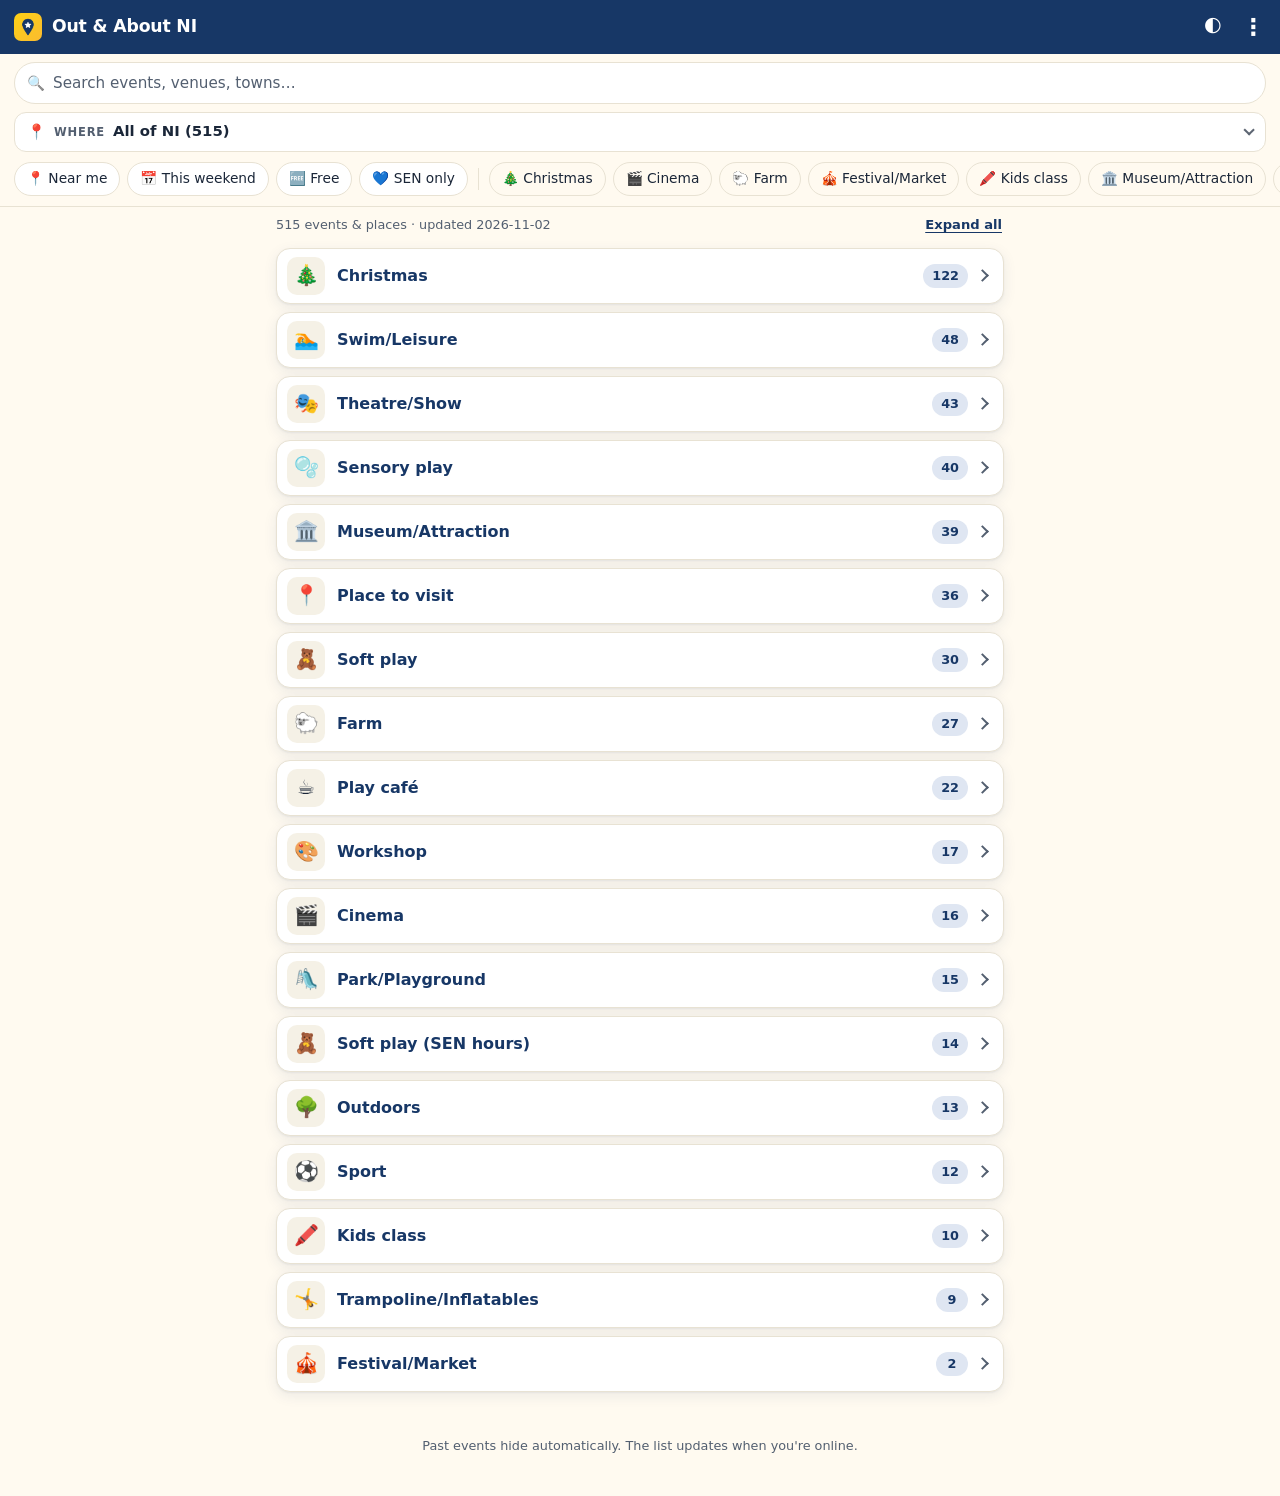
==== docs/index.html @ 85c63935 "v1.8.2: rename to Out & About NI (launcher label 'Out & About'), navy star on 'N new' pill, long sec" ====
<!DOCTYPE html>
<html lang="en">
<head>
  <meta charset="UTF-8" />
  <meta name="viewport" content="width=device-width, initial-scale=1, viewport-fit=cover" />
  <meta name="color-scheme" content="light dark" />
  <meta name="theme-color" content="#173766" id="theme-color" />
  <meta name="description" content="SEN and autism-friendly events and places across Northern Ireland" />
  <title>Out &amp; About NI</title>
  <link rel="icon" type="image/png" href="favicon.png" />
  <link rel="apple-touch-icon" href="apple-touch-icon.png" />
  <link rel="manifest" href="manifest.webmanifest" />
  <link rel="stylesheet" href="styles.css" />
    <script>
    // v1.8.0 compact layout. v1.7.3: apply saved theme before CSS paints (no flash). 'auto' | 'light' | 'dark'
    (function () {
      var m = 'auto'; try { m = localStorage.getItem('sen-events-ni-theme-v1') || 'auto'; } catch (e) {}
      if (m === 'light' || m === 'dark') document.documentElement.setAttribute('data-theme', m);
      var dark = m === 'dark' || (m === 'auto' && window.matchMedia && matchMedia('(prefers-color-scheme: dark)').matches);
      document.documentElement.style.backgroundColor = dark ? '#0f1726' : '#fffaf0';
    })();
  </script>
</head>
<body>
  <header class="app-header">
    <div class="brand brand-slim">
      <img class="logo logo-img" src="icon-192.png" alt="" aria-hidden="true" width="28" height="28">
      <h1>Out &amp; About NI</h1>
      <div class="hdr-actions">
        <button id="notify-chip" class="hdr-btn" aria-pressed="true" hidden title="Notifications">🔔</button>
        <button id="theme-btn" class="hdr-btn theme-btn" type="button" aria-label="Theme"><span aria-hidden="true">🌓</span></button>
        <div class="menu-wrap">
          <button id="menu-btn" class="hdr-btn menu-btn" type="button" aria-haspopup="true" aria-expanded="false" aria-label="More options">⋮</button>
          <div id="menu" class="menu" role="menu" hidden>
            <button id="hidden-chip" class="menu-item" role="menuitem" aria-pressed="false">Show hidden (0)</button>
            <button class="menu-item" role="menuitem" data-q="saved" data-menu-q="1">♥ Saved only</button>
            <button class="menu-item" role="menuitem" data-q="new" data-menu-q="1">✨ Found today</button>
            <button class="menu-item" role="menuitem" data-q="general" data-menu-q="1">🎈 General events only</button>
          </div>
        </div>
      </div>
    </div>
    <div class="search-row">
      <label class="search-box">
        <span class="search-ico" aria-hidden="true">🔍</span>
        <input id="search" type="search" placeholder="Search events, venues, towns…" autocomplete="off" enterkeyhint="search" aria-label="Search" />
        <button id="search-clear" class="search-clear" type="button" aria-label="Clear search" hidden>✕</button>
      </label>
    </div>
    <div class="where-row">
      <button id="where-btn" class="where-btn" type="button" aria-haspopup="listbox" aria-expanded="false">
        <span class="where-pin" aria-hidden="true">📍</span><span class="where-lbl">Where</span><span id="where-val" class="where-val">All of NI</span><span class="where-caret" aria-hidden="true"></span>
      </button>
      <div id="where-list" class="where-list" role="listbox" hidden></div>
    </div>
    <nav class="chips" id="quick-chips" aria-label="Filters"></nav>
    <div id="radius-row" class="radius-row" role="group" aria-label="Near me distance" hidden>
      <span class="radius-lbl">Within</span>
      <button class="rad" type="button" data-radius="5">5 mi</button><button class="rad" type="button" data-radius="10">10 mi</button><button class="rad" type="button" data-radius="25">25 mi</button><button class="rad" type="button" data-radius="50">50 mi</button><button class="rad" type="button" data-radius="0">Any</button>
    </div>
  </header>

  <div class="status-row"><p id="status" class="status" role="status"></p><button id="expand-all" class="expand-all" type="button" data-mode="expand" hidden>Expand all</button></div>
  <main id="list" class="event-list" aria-live="polite">
    <div class="card skeleton"><div class="sk sk-t"></div><div class="sk"></div><div class="sk sk-s"></div></div>
    <div class="card skeleton"><div class="sk sk-t"></div><div class="sk"></div><div class="sk sk-s"></div></div>
    <div class="card skeleton"><div class="sk sk-t"></div><div class="sk"></div><div class="sk sk-s"></div></div>
    <div class="card skeleton"><div class="sk sk-t"></div><div class="sk"></div><div class="sk sk-s"></div></div>
  </main>

  <section id="detail" class="detail" hidden aria-modal="true" role="dialog"></section>

  <footer class="app-footer">
    <p>Past events hide automatically. The list updates when you're online.</p>
  </footer>

  <script src="app.js"></script>
</body>
</html>
---- docs/styles.css ----
:root {
  --bg: #fffaf0; --surface: #ffffff; --surface-2: #f5f1e6; --text: #1a2638; --muted: #535f70;
  --primary: #173766; --primary-ink: #ffffff; --primary-soft: #dfe6f2;
  --bar: #173766; --bar-ink: #ffffff; --bar-muted: #c9d4e6;
  --accent: #FDC722; --accent-ink: #173766; --accent-border: #e6b000; --accent-soft: #fff4cc;
  --sen: #173766; --sen-soft: #dfe6f2; --free: #2f7d4f; --free-soft: #e0f1e6;
  --sold: #a33d3d; --sold-soft: #f6e1e1; --new: #7a5600; --new-soft: #fff4cc;
  --heart: #d0566f; --border: #e8e2d3; --shadow: 0 1px 2px rgba(23,55,102,.06), 0 4px 14px rgba(23,55,102,.08);
  --radius: 16px;
}
:root { color-scheme: light; }
:root[data-theme="dark"] {
  color-scheme: dark;
    --bg: #0f1726; --surface: #18233a; --surface-2: #213050; --text: #eef2f8; --muted: #a9b6cc;
    --primary: #9db8e8; --primary-ink: #0d1a30; --primary-soft: #26375a;
    --bar: #173766; --bar-ink: #ffffff; --bar-muted: #c9d4e6;
    --accent: #FDC722; --accent-ink: #173766; --accent-border: #FDC722; --accent-soft: #3a3118;
    --sen: #9db8e8; --sen-soft: #26375a; --free: #7fcf9c; --free-soft: #1f3a2a;
    --sold: #e59a9a; --sold-soft: #44262a; --new: #FDC722; --new-soft: #3a3118;
    --heart: #f08aa0; --border: #2a3a5a; --shadow: 0 1px 2px rgba(0,0,0,.3), 0 4px 14px rgba(0,0,0,.25);
}
@media (prefers-color-scheme: dark) {
  :root:not([data-theme="light"]) {
    color-scheme: dark;
    --bg: #0f1726; --surface: #18233a; --surface-2: #213050; --text: #eef2f8; --muted: #a9b6cc;
      --primary: #9db8e8; --primary-ink: #0d1a30; --primary-soft: #26375a;
      --bar: #173766; --bar-ink: #ffffff; --bar-muted: #c9d4e6;
      --accent: #FDC722; --accent-ink: #173766; --accent-border: #FDC722; --accent-soft: #3a3118;
      --sen: #9db8e8; --sen-soft: #26375a; --free: #7fcf9c; --free-soft: #1f3a2a;
      --sold: #e59a9a; --sold-soft: #44262a; --new: #FDC722; --new-soft: #3a3118;
      --heart: #f08aa0; --border: #2a3a5a; --shadow: 0 1px 2px rgba(0,0,0,.3), 0 4px 14px rgba(0,0,0,.25);
  }
}
* { box-sizing: border-box; }
html, body { margin: 0; background: var(--bg); color: var(--text);
  font: 16px/1.45 system-ui, -apple-system, "Segoe UI", Roboto, "Noto Sans", sans-serif; -webkit-tap-highlight-color: transparent; }
button { font: inherit; color: inherit; }
.app-header { position: sticky; top: 0; z-index: 5; background: var(--bg); padding: 14px 0 6px;
  border-bottom: 1px solid var(--border); }
.brand { display: flex; gap: 12px; align-items: center; padding: 0 16px 10px; }
.logo { width: 40px; height: 40px; border-radius: 12px; background: var(--primary); color: var(--primary-ink);
  display: grid; place-items: center; font-size: 22px; }
h1 { font-size: 1.25rem; margin: 0; letter-spacing: -.01em; }
.subtitle { margin: 0; color: var(--muted); font-size: .85rem; }
.chips { display: flex; gap: 8px; overflow-x: auto; padding: 4px 16px 6px; scrollbar-width: none; }
.chips::-webkit-scrollbar { display: none; }
.chip { flex: none; border: 1px solid var(--border); background: var(--surface); border-radius: 999px;
  padding: 7px 14px; font-size: .9rem; cursor: pointer; white-space: nowrap; transition: background .15s, color .15s; }
.chips-secondary .chip { font-size: .8rem; padding: 5px 12px; background: transparent; }
.chip[aria-pressed="true"] { background: var(--primary); border-color: var(--primary); color: var(--primary-ink); }
.status { color: var(--muted); font-size: .8rem; margin: 10px 16px 0; min-height: 1em; }
.event-list { padding: 4px 16px 24px; max-width: 760px; margin: 0 auto; }
.group-title { font-size: .8rem; text-transform: uppercase; letter-spacing: .08em; color: var(--muted);
  margin: 20px 4px 8px; font-weight: 700; }
.card { position: relative; display: flex; gap: 12px; background: var(--surface); border-radius: var(--radius);
  box-shadow: var(--shadow); padding: 14px; margin-bottom: 12px; cursor: pointer; border: 1px solid transparent; }
.card:active { transform: scale(.995); }
.card.sold-out { opacity: .7; }
.type-icon { flex: none; width: 44px; height: 44px; border-radius: 12px; background: var(--surface-2);
  display: grid; place-items: center; font-size: 24px; }
.card-body { flex: 1; min-width: 0; }
.card h2 { font-size: 1.02rem; margin: 2px 34px 4px 0; line-height: 1.3; }
.meta { margin: 2px 0; color: var(--muted); font-size: .87rem; }
.pills { display: flex; flex-wrap: wrap; gap: 6px; margin-top: 8px; }
.pill { font-size: .72rem; font-weight: 700; padding: 3px 9px; border-radius: 999px; letter-spacing: .01em; }
.pill-sen { background: var(--sen-soft); color: var(--sen); }
.pill-free { background: var(--free-soft); color: var(--free); }
.pill-sold { background: var(--sold-soft); color: var(--sold); }
.pill-new { background: var(--new-soft); color: var(--new); }
.pill-general { background: transparent; color: var(--muted); border: 1px dashed currentColor; padding: 2px 8px; }
.pill-type { background: var(--surface-2); color: var(--muted); font-weight: 600; }
.heart { position: absolute; top: 8px; right: 8px; border: 0; background: transparent; font-size: 22px;
  width: 40px; height: 40px; border-radius: 50%; cursor: pointer; color: var(--muted); }
.heart[aria-pressed="true"] { color: var(--heart); }
.empty { text-align: center; color: var(--muted); padding: 40px 12px; }
.skeleton { cursor: default; flex-direction: column; gap: 10px; }
.sk { height: 12px; border-radius: 6px; width: 70%;
  background: linear-gradient(90deg, var(--surface-2) 0%, var(--border) 50%, var(--surface-2) 100%);
  background-size: 200% 100%; animation: shimmer 1.3s infinite linear; }
.sk-t { height: 18px; width: 85%; } .sk-s { width: 40%; }
@keyframes shimmer { from { background-position: 200% 0; } to { background-position: -200% 0; } }
.detail { position: fixed; inset: 0; z-index: 20; background: var(--bg); overflow-y: auto; }
.detail-inner { max-width: 760px; margin: 0 auto; padding: 12px 16px 40px; }
.detail-top { display: flex; justify-content: space-between; align-items: center; }
.icon-btn { border: 1px solid var(--border); background: var(--surface); border-radius: 999px; padding: 8px 14px; cursor: pointer; }
.detail-hero { display: flex; gap: 14px; align-items: center; margin: 18px 0 8px; }
.detail-hero .type-icon { width: 60px; height: 60px; font-size: 32px; border-radius: 16px; }
.detail h2 { font-size: 1.35rem; margin: 0; line-height: 1.25; }
.info { background: var(--surface); border-radius: var(--radius); box-shadow: var(--shadow); padding: 4px 16px; margin: 16px 0; }
.info-row { display: flex; gap: 12px; padding: 12px 0; border-bottom: 1px solid var(--border); }
.info-row:last-child { border-bottom: 0; }
.info-row .k { flex: none; width: 24px; text-align: center; }
.info-row .v { flex: 1; }
.info-row .lbl { display: block; font-size: .75rem; color: var(--muted); text-transform: uppercase; letter-spacing: .06em; }
.note { background: var(--sold-soft); color: var(--sold); padding: 10px 14px; border-radius: 12px; font-weight: 600; }
.why { font-size: 1rem; }
.btn { display: block; width: 100%; text-align: center; text-decoration: none; border-radius: 14px; padding: 15px;
  font-weight: 700; border: 0; cursor: pointer; margin-top: 10px; font-size: 1rem; }
.btn-primary { background: var(--primary); color: var(--primary-ink); font-size: 1.08rem; }
.btn-secondary { background: var(--surface); color: var(--text); border: 1px solid var(--border); }
.btn-row { display: flex; gap: 10px; } .btn-row .btn { flex: 1; }
.app-footer { color: var(--muted); font-size: .8rem; text-align: center; padding: 0 16px 28px; }
.run-badge { display: inline-block; margin: 4px 0 2px; padding: 4px 10px; border-radius: 8px; font-size: .85rem; font-weight: 800; background: #fff4cc; color: #5c4100; border: 1px solid #f0c63a; }
.run-badge-lg { font-size: 1rem; padding: 8px 12px; margin: 10px 0; }
:root[data-theme="dark"] .run-badge { background: #3a3118; color: #ffd84d; border-color: #6b5a1a; }
@media (prefers-color-scheme: dark) { :root:not([data-theme="light"]) .run-badge { background: #3a3118; color: #ffd84d; border-color: #6b5a1a; } }

.search-row { display: flex; gap: 8px; align-items: center; padding: 0 16px 6px; }
.search-box { flex: 1; min-width: 0; display: flex; align-items: center; gap: 6px; background: var(--surface);
  border: 1px solid var(--border); border-radius: 999px; padding: 0 6px 0 12px; height: 40px; }
.search-box:focus-within { border-color: var(--primary); box-shadow: 0 0 0 3px var(--primary-soft); }
.search-ico { font-size: .9rem; opacity: .7; }
#search { flex: 1; min-width: 0; border: 0; outline: 0; background: transparent; color: var(--text); font: inherit; font-size: .95rem; }
#search::-webkit-search-cancel-button { display: none; }
#search::placeholder { color: var(--muted); }
.search-clear { border: 0; background: var(--surface-2); color: var(--muted); width: 28px; height: 28px; border-radius: 50%;
  cursor: pointer; font-size: .8rem; display: grid; place-items: center; flex: none; }
.search-clear[hidden] { display: none; }
.chip-hidden { display: inline-flex; align-items: center; gap: 6px; font-size: .82rem; padding: 7px 12px; }
.chip-hidden:disabled { opacity: .5; cursor: default; }
.ico { vertical-align: -3px; flex: none; }
.hide-btn { position: absolute; top: 48px; right: 8px; border: 0; background: transparent; width: 40px; height: 36px;
  border-radius: 50%; cursor: pointer; color: var(--muted); display: grid; place-items: center; opacity: .75; }
.hide-btn:hover { opacity: 1; }
.detail-actions { display: flex; gap: 8px; }
.icon-btn { display: inline-flex; align-items: center; gap: 6px; }
.group-hidden { margin-top: 32px; padding-top: 16px; border-top: 1px dashed var(--border); }
.card-hidden { opacity: .72; box-shadow: none; border: 1px dashed var(--border); align-items: center; }
.card-hidden .h2-hidden { margin-right: 0; }
.unhide-btn { flex: none; display: inline-flex; align-items: center; gap: 6px; border: 1px solid var(--border);
  background: var(--surface); color: var(--text); border-radius: 999px; padding: 7px 12px; cursor: pointer; font-size: .85rem; font-weight: 600; }
.empty-sm { padding: 12px; }
.card:not(.card-hidden) .card-body { padding-right: 30px; } .card:not(.card-hidden) h2 { margin-right: 4px; }

.hidden-view-head{display:flex;align-items:center;justify-content:space-between;gap:8px;margin:8px 0 4px;padding:10px 12px;border-radius:12px;background:rgba(253,199,34,.18);border:1px solid rgba(230,176,0,.6)}
.hidden-view-head .group-title{margin:0}
.geo-notice { margin: 4px 0 10px; padding: 8px 12px; border-radius: 10px; font-size: .85rem; background: var(--surface-2); color: var(--muted); }
.dist { font-weight: 800; color: var(--sen); }
.logo-img { width: 40px; height: 40px; border-radius: 10px; object-fit: cover; padding: 0; background: none; display: block; }
#notify-chip[hidden] { display: none !important; }

/* v1.7.1 palette: navy primary (header bar, headings, buttons), yellow accent (selected chips, highlights) */
.app-header { padding-top: 0; }
.brand { background: var(--bar); color: var(--bar-ink); padding: 14px 16px 12px; margin-bottom: 10px; }
.brand .subtitle { color: var(--bar-muted); }
.card h2, .detail h2 { color: var(--primary); }
:root[data-theme="dark"] .card h2, :root[data-theme="dark"] .detail h2 { color: var(--text); }
@media (prefers-color-scheme: dark) { :root:not([data-theme="light"]) .card h2, :root:not([data-theme="light"]) .detail h2 { color: var(--text); } }
.group-title { color: var(--primary); }
.chip[aria-pressed="true"] { background: var(--accent); border-color: var(--accent-border); color: var(--accent-ink); font-weight: 700; }
.search-box:focus-within { border-color: var(--primary); box-shadow: 0 0 0 3px var(--accent-soft); }
.pill-sen { background: var(--bar); color: #ffffff; }
.pill-general { background: var(--accent-soft); color: var(--accent-ink); border: 1px solid var(--accent-border); padding: 2px 8px; }
:root[data-theme="dark"] .pill-general { background: transparent; color: var(--accent); border-color: var(--accent); } :root[data-theme="dark"] .pill-sen { background: #3a5a99; }
@media (prefers-color-scheme: dark) { :root:not([data-theme="light"]) .pill-general { background: transparent; color: var(--accent); border-color: var(--accent); } :root:not([data-theme="light"]) .pill-sen { background: #3a5a99; } }
.dist { color: var(--primary); }

/* v1.8 town dropdown (all NI towns, counts in brackets) */
.town-row { padding: 2px 16px 8px; }
.town-select { width: 100%; max-width: 420px; font: inherit; font-size: .85rem; padding: 7px 34px 7px 12px; border-radius: 999px;
  border: 1px solid var(--border); background-color: var(--surface); color: var(--text, inherit); appearance: none; -webkit-appearance: none;
  background-image: linear-gradient(45deg, transparent 50%, var(--primary) 50%), linear-gradient(135deg, var(--primary) 50%, transparent 50%);
  background-position: calc(100% - 18px) 50%, calc(100% - 13px) 50%; background-size: 5px 5px; background-repeat: no-repeat; }
.town-select.active { background-color: var(--accent); border-color: var(--accent-border); color: var(--accent-ink); font-weight: 700; }
.town-select:focus { outline: none; border-color: var(--primary); box-shadow: 0 0 0 3px var(--primary-soft); }
.sr-only { position: absolute; width: 1px; height: 1px; overflow: hidden; clip: rect(0 0 0 0); white-space: nowrap; }
.place { font-weight: 600; }

/* v1.7.3 theme toggle (Auto / Light / Dark) */
.theme-btn { flex: none; display: inline-grid; place-items: center; width: 40px; height: 36px; padding: 0; font-size: 1.05rem; }
.theme-btn .theme-lbl { position: absolute; width: 1px; height: 1px; overflow: hidden; clip: rect(0 0 0 0); }

/* ===== v1.8.0 compact layout ===== */

.app-header { padding: 0 0 4px; }
.brand.brand-slim { display: flex; align-items: center; gap: 10px; padding: 8px 8px 8px 14px; margin-bottom: 8px; min-height: 48px; }
.brand-slim .logo-img { width: 28px; height: 28px; border-radius: 7px; }
.brand-slim h1 { font-size: 1.08rem; flex: 1; min-width: 0; white-space: nowrap; }
.hdr-actions { display: flex; align-items: center; gap: 2px; }
.hdr-btn { border: 0; background: transparent; color: var(--bar-ink); width: 38px; height: 38px; border-radius: 50%;
  display: grid; place-items: center; font-size: 1.1rem; cursor: pointer; padding: 0; }
.hdr-btn:active, .hdr-btn[aria-expanded="true"] { background: rgba(255,255,255,.14); }
.menu-btn { font-size: 1.45rem; font-weight: 700; line-height: 1; }
#notify-chip[hidden] { display: none !important; }
.menu-wrap { position: relative; }
.menu { position: absolute; right: 0; top: 42px; z-index: 30; min-width: 230px; background: var(--surface); color: var(--text);
  border: 1px solid var(--border); border-radius: 14px; box-shadow: 0 10px 30px rgba(0,0,0,.25); padding: 6px; }
.menu[hidden] { display: none; }
.menu-item { display: flex; align-items: center; gap: 10px; width: 100%; text-align: left; border: 0; background: transparent;
  padding: 11px 12px; border-radius: 10px; font-size: .93rem; cursor: pointer; }
.menu-item:hover { background: var(--surface-2); }
.menu-item[aria-pressed="true"] { background: var(--accent-soft); font-weight: 700; }
.menu-item:disabled { opacity: .5; }

.search-row { padding: 0 14px 8px; }
.search-box { height: 42px; }

.where-row { position: relative; padding: 0 14px 6px; }
.where-btn { width: 100%; display: flex; align-items: center; gap: 8px; height: 40px; padding: 0 14px 0 12px; border-radius: 12px;
  border: 1px solid var(--border); background: var(--surface); color: var(--text); cursor: pointer; text-align: left; }
.where-btn.active { background: var(--accent); border-color: var(--accent-border); color: var(--accent-ink); }
.where-btn.active .where-lbl { color: var(--accent-ink); opacity: .75; }
.where-pin { font-size: .95rem; }
.where-lbl { font-size: .72rem; text-transform: uppercase; letter-spacing: .07em; font-weight: 700; color: var(--muted); }
.where-val { flex: 1; min-width: 0; font-weight: 700; font-size: .93rem; white-space: nowrap; overflow: hidden; text-overflow: ellipsis; }
.where-caret { width: 8px; height: 8px; border-right: 2px solid currentColor; border-bottom: 2px solid currentColor; transform: rotate(45deg) translateY(-3px); opacity: .7; }
.where-btn[aria-expanded="true"] .where-caret { transform: rotate(-135deg) translateY(-2px); }
.where-list { position: absolute; left: 14px; right: 14px; top: 44px; z-index: 25; max-height: 560px; overflow-y: auto;
  background: var(--surface); border: 1px solid var(--border); border-radius: 14px; box-shadow: 0 12px 34px rgba(0,0,0,.28); padding: 6px; }
.where-list[hidden] { display: none; }
.wopt { display: flex; align-items: center; width: 100%; border: 0; background: transparent; color: var(--text); text-align: left;
  padding: 9px 12px; border-radius: 9px; font-size: .92rem; cursor: pointer; gap: 8px; }
.wopt .n { margin-left: auto; font-size: .8rem; color: var(--muted); font-variant-numeric: tabular-nums; }
.wopt.lvl0 { font-weight: 800; }
.wopt.lvl1 { font-weight: 700; color: var(--primary); }
:root[data-theme="dark"] .wopt.lvl1 { color: var(--text); }
.wopt.lvl2 { padding-left: 30px; font-size: .88rem; }
.wopt.zero { opacity: .45; }
.wopt.sel { background: var(--accent); color: var(--accent-ink); }
.wopt.sel .n { color: var(--accent-ink); }
.wsep { height: 1px; background: var(--border); margin: 4px 8px; }

#quick-chips { padding: 4px 14px 6px; align-items: center; gap: 7px; }
#quick-chips .chip { padding: 6px 12px; font-size: .86rem; }
.chip-divider { flex: none; width: 1px; height: 22px; background: var(--border); margin: 0 3px; }
.chip-clear { background: var(--bar) !important; color: #fff !important; border-color: var(--bar) !important; font-weight: 700; }
:root[data-theme="dark"] .chip-clear { background: #3a5a99 !important; border-color: #3a5a99 !important; }
.chip-clear[hidden] { display: none; }
.status { margin: 6px 16px 0; }
.event-list .group-title:first-child, .event-list > .group-title:first-of-type { margin-top: 10px; }
@media (prefers-color-scheme: dark) {
  :root:not([data-theme="light"]) .wopt.lvl1 { color: var(--text); }
  :root:not([data-theme="light"]) .chip-clear { background: #3a5a99 !important; border-color: #3a5a99 !important; }
}
#quick-chips .chip-type { background: transparent; }
#quick-chips .chip-type[aria-pressed="true"] { background: var(--accent); }
.menu-item .ico { margin-right: 2px; }

/* Near me radius picker */
.radius-row { display: flex; align-items: center; gap: 6px; padding: 0 14px 6px; }
.radius-row[hidden] { display: none; }
.radius-lbl { font-size: .75rem; font-weight: 700; color: var(--muted); text-transform: uppercase; letter-spacing: .06em; margin-right: 2px; }
.rad { flex: 1; border: 1px solid var(--border); background: var(--surface); color: var(--text); border-radius: 999px; padding: 5px 0;
  font-size: .82rem; cursor: pointer; min-height: 32px; }
.rad[aria-pressed="true"] { background: var(--accent); border-color: var(--accent-border); color: var(--accent-ink); font-weight: 700; }

/* status + expand all */
.status-row { display: flex; align-items: baseline; justify-content: space-between; gap: 10px; max-width: 760px; margin: 0 auto; padding: 0 16px 0 0; }
.status-row .status { flex: 1; }
.expand-all { border: 0; background: transparent; color: var(--primary); font-weight: 700; font-size: .82rem; cursor: pointer; padding: 8px 2px; text-decoration: underline; text-underline-offset: 3px; }
.expand-all[hidden] { display: none; }

/* collapsible type sections */
.event-list { padding-top: 6px; }
.tsec { margin-bottom: 8px; }
.tsec-h { margin: 0; font-size: inherit; }
.tsec-head { width: 100%; display: flex; align-items: center; gap: 12px; min-height: 54px; padding: 8px 16px 8px 10px; border-radius: 14px;
  border: 1px solid var(--border); background: var(--surface); color: var(--text); cursor: pointer; text-align: left; box-shadow: var(--shadow); }
.tsec-head:focus-visible { outline: 3px solid var(--accent); outline-offset: 2px; }
.tsec-ico { flex: none; width: 38px; height: 38px; border-radius: 10px; background: var(--surface-2); display: grid; place-items: center; font-size: 20px; }
.tsec-name { flex: 1; min-width: 0; font-weight: 800; font-size: 1rem; color: var(--primary); }
.tsec-count { flex: none; min-width: 32px; text-align: center; font-size: .8rem; font-weight: 800; padding: 3px 9px; border-radius: 999px;
  background: var(--primary-soft); color: var(--primary); font-variant-numeric: tabular-nums; }
.tsec-chev { flex: none; width: 9px; height: 9px; border-right: 2.5px solid var(--muted); border-bottom: 2.5px solid var(--muted);
  transform: rotate(-45deg); transition: transform .22s ease; margin-left: 2px; }
.tsec.open .tsec-chev { transform: rotate(45deg); }
.tsec.open .tsec-head { border-color: var(--accent-border); }
.tsec-special .tsec-head { background: var(--accent-soft); border-color: var(--accent-border); }
.tsec-body { display: grid; grid-template-rows: 0fr; transition: grid-template-rows .25s ease; }
.tsec.open .tsec-body { grid-template-rows: 1fr; }
.tsec-inner { overflow: hidden; min-height: 0; }
.tsec.open .tsec-inner { padding-top: 10px; }
.tsec:not(.open) .tsec-inner { visibility: hidden; transition: visibility 0s .25s; }
:root[data-theme="dark"] .tsec-name, :root[data-theme="dark"] .tsec-count { color: var(--text); }
:root[data-theme="dark"] .tsec-count { background: #26375a; }
@media (prefers-color-scheme: dark) {
  :root:not([data-theme="light"]) .tsec-name, :root:not([data-theme="light"]) .tsec-count { color: var(--text); }
  :root:not([data-theme="light"]) .tsec-count { background: #26375a; }
}
@media (prefers-reduced-motion: reduce) { .tsec-body, .tsec-chev { transition: none; } }
/* v1.8.1 "✨ N new" pill on section headers */
.tsec-new { flex: none; font-size: .74rem; font-weight: 800; padding: 3px 8px; border-radius: 999px; background: var(--accent); color: var(--accent-ink); white-space: nowrap; }
.tsec-name { overflow: hidden; text-overflow: ellipsis; white-space: nowrap; }
.tsec-head { gap: 8px; } .tsec-ico { margin-right: 4px; }
/* v1.8.2: navy star on the yellow "N new" pill; long section names wrap instead of being cut off */
.tsec-new { padding: 3px 7px; color: #173766; }
.tsec-new-star { color: #173766; font-weight: 900; }
.tsec-name { white-space: normal; overflow: visible; text-overflow: clip; line-height: 1.2; overflow-wrap: break-word; }
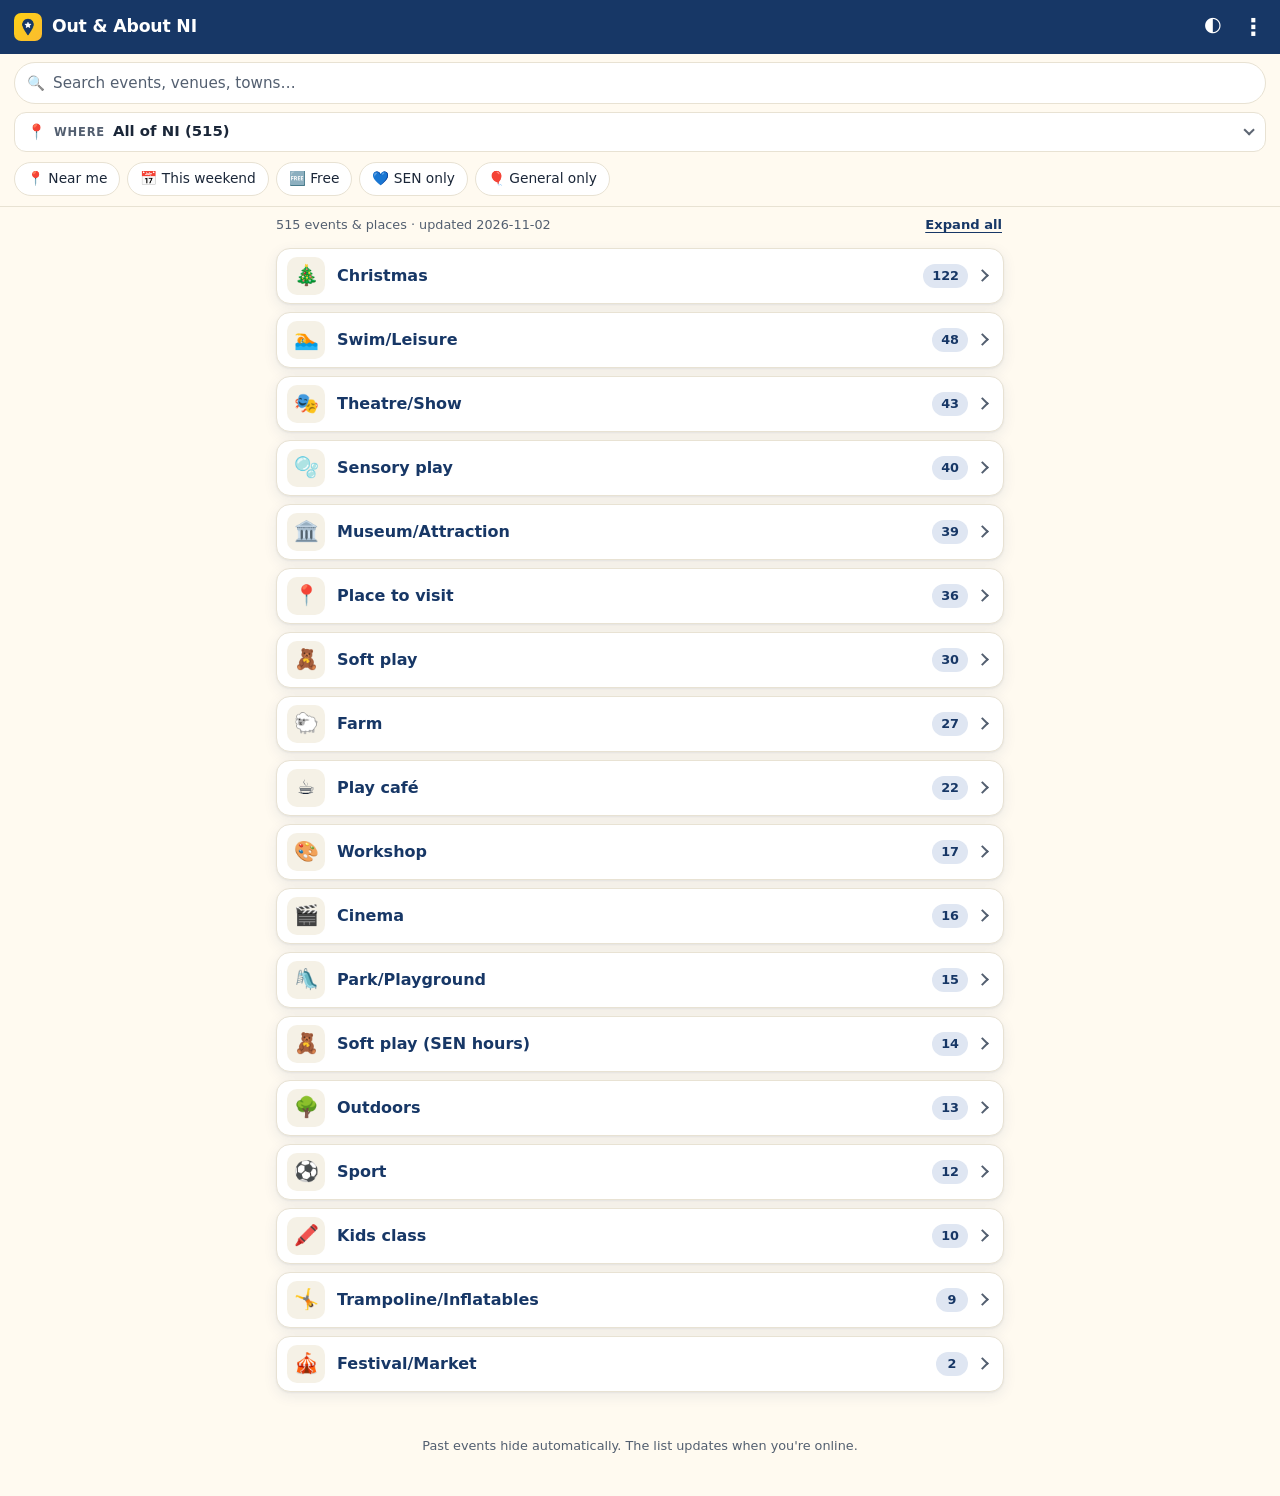
==== commit e52381b0: "v1.8.4: chip row is exactly Near me, This weekend, Free, SEN only, General only; stricter Free, week" ====
--- a/docs/index.html
+++ b/docs/index.html
@@ -35,7 +35,6 @@
             <button id="hidden-chip" class="menu-item" role="menuitem" aria-pressed="false">Show hidden (0)</button>
             <button class="menu-item" role="menuitem" data-q="saved" data-menu-q="1">♥ Saved only</button>
             <button class="menu-item" role="menuitem" data-q="new" data-menu-q="1">✨ Found today</button>
-            <button class="menu-item" role="menuitem" data-q="general" data-menu-q="1">🎈 General events only</button>
           </div>
         </div>
       </div>
@@ -60,7 +59,7 @@
     </div>
   </header>
 
-  <div class="status-row"><p id="status" class="status" role="status"></p><button id="expand-all" class="expand-all" type="button" data-mode="expand" hidden>Expand all</button></div>
+  <div class="status-row"><p id="status" class="status" role="status"></p><button id="clear-chip" class="expand-all clear-link" type="button" hidden>Clear filters</button><button id="expand-all" class="expand-all" type="button" data-mode="expand" hidden>Expand all</button></div>
   <main id="list" class="event-list" aria-live="polite">
     <div class="card skeleton"><div class="sk sk-t"></div><div class="sk"></div><div class="sk sk-s"></div></div>
     <div class="card skeleton"><div class="sk sk-t"></div><div class="sk"></div><div class="sk sk-s"></div></div>
--- a/docs/styles.css
+++ b/docs/styles.css
@@ -286,3 +286,4 @@
 .tsec-new { padding: 3px 7px; color: #173766; }
 .tsec-new-star { color: #173766; font-weight: 900; }
 .tsec-name { white-space: normal; overflow: visible; text-overflow: clip; line-height: 1.2; overflow-wrap: break-word; }
+.clear-link { margin-right: 10px; color: var(--sold); }
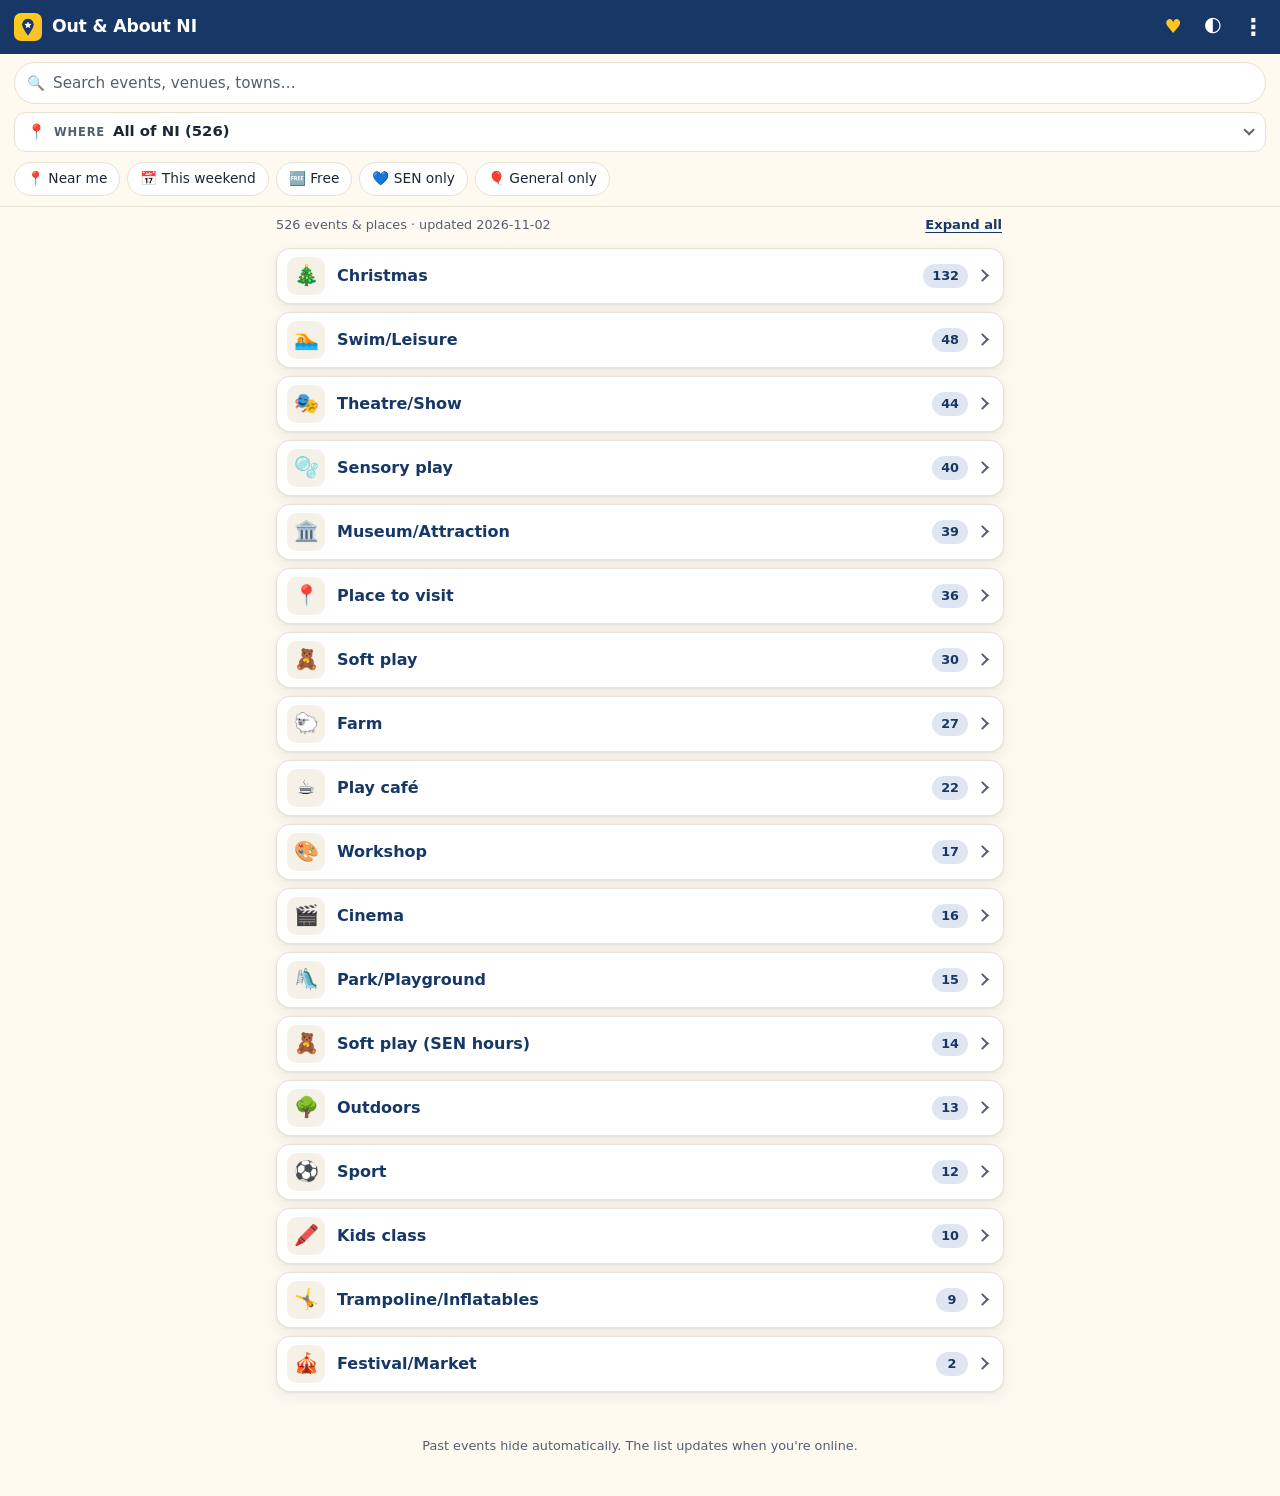
==== commit 7b27853c: "v1.9.0: My plan: tap ♥ in the header to see saved items by date (ongoing and undated at the end), ad" ====
--- a/docs/index.html
+++ b/docs/index.html
@@ -27,6 +27,7 @@
       <img class="logo logo-img" src="icon-192.png" alt="" aria-hidden="true" width="28" height="28">
       <h1>Out &amp; About NI</h1>
       <div class="hdr-actions">
+        <button id="plan-btn" class="hdr-btn plan-btn" type="button" aria-label="My plan" title="My plan"><span aria-hidden="true">♥</span><span class="plan-n"></span></button>
         <button id="notify-chip" class="hdr-btn" aria-pressed="true" hidden title="Notifications">🔔</button>
         <button id="theme-btn" class="hdr-btn theme-btn" type="button" aria-label="Theme"><span aria-hidden="true">🌓</span></button>
         <div class="menu-wrap">
--- a/docs/styles.css
+++ b/docs/styles.css
@@ -287,3 +287,14 @@
 .tsec-new-star { color: #173766; font-weight: 900; }
 .tsec-name { white-space: normal; overflow: visible; text-overflow: clip; line-height: 1.2; overflow-wrap: break-word; }
 .clear-link { margin-right: 10px; color: var(--sold); }
+/* v1.9.0 My plan */
+.plan-btn { position: relative; color: #FDC722; font-size: 1.2rem; }
+.plan-btn .plan-n { position: absolute; top: 2px; right: 0; min-width: 16px; height: 16px; padding: 0 4px; border-radius: 8px; background: #FDC722; color: #173766; font-size: .65rem; font-weight: 800; line-height: 16px; }
+.plan-btn .plan-n:empty { display: none; }
+.plan-title { margin: 6px 0 10px; font-size: 1.4rem; }
+.plan-day { font-size: .8rem; text-transform: uppercase; letter-spacing: .08em; color: var(--muted); margin: 18px 2px 8px; }
+.plan-remind { display: flex; gap: 10px; align-items: center; background: var(--surface-2); padding: 10px 12px; border-radius: 12px; font-weight: 600; font-size: .9rem; }
+.plan-remind input { width: 20px; height: 20px; accent-color: #173766; }
+.plan-note { background: var(--surface-2); color: var(--muted); padding: 10px 12px; border-radius: 12px; font-size: .85rem; margin: 0; }
+.plan-cal { margin-top: 8px; border: 1px solid var(--line, #d8d2c2); background: var(--surface); color: var(--text); border-radius: 999px; padding: 6px 12px; font: inherit; font-size: .82rem; font-weight: 600; cursor: pointer; }
+.plan-past { opacity: .6; }
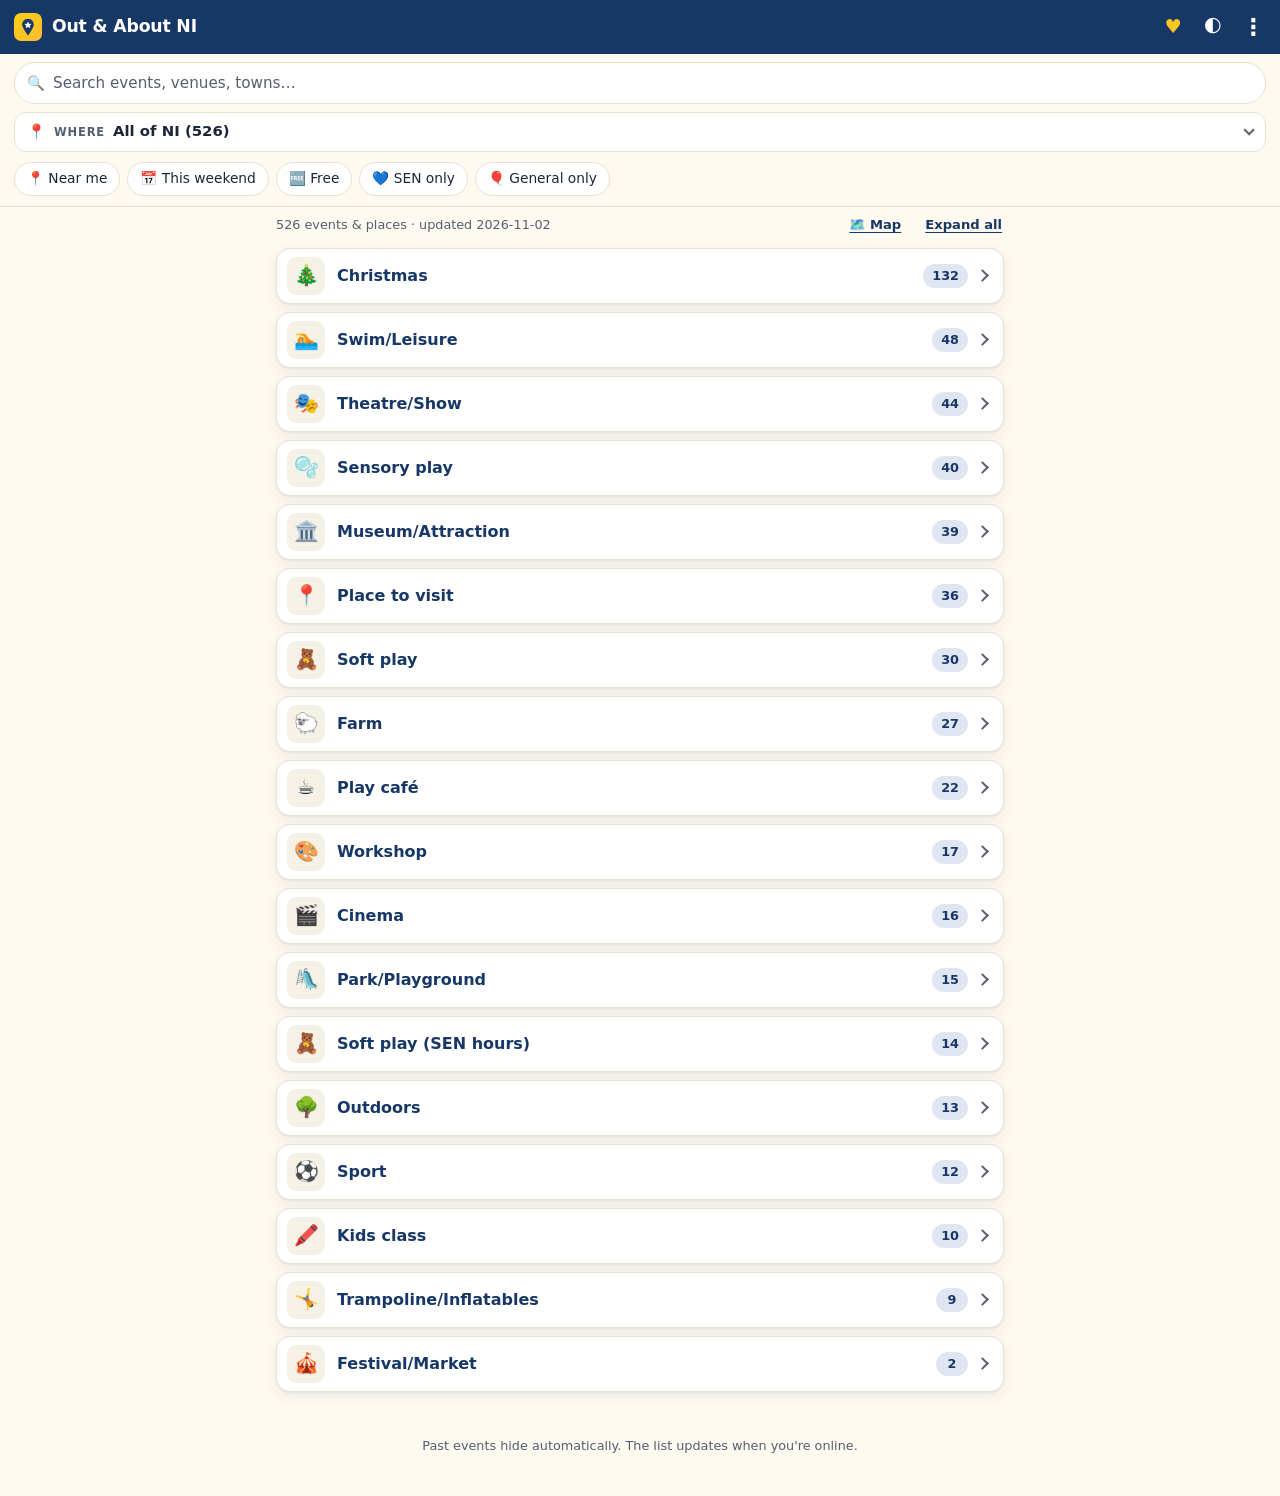
==== commit 50411e7a: "v1.9.2: Map view: tap '🗺️ Map' next to the result count to see everything on an OpenStreetMap map (L" ====
--- a/docs/index.html
+++ b/docs/index.html
@@ -10,6 +10,7 @@
   <link rel="icon" type="image/png" href="favicon.png" />
   <link rel="apple-touch-icon" href="apple-touch-icon.png" />
   <link rel="manifest" href="manifest.webmanifest" />
+  <link rel="stylesheet" href="vendor/leaflet/leaflet.css" />
   <link rel="stylesheet" href="styles.css" />
     <script>
     // v1.8.0 compact layout. v1.7.3: apply saved theme before CSS paints (no flash). 'auto' | 'light' | 'dark'
@@ -60,7 +61,8 @@
     </div>
   </header>
 
-  <div class="status-row"><p id="status" class="status" role="status"></p><button id="clear-chip" class="expand-all clear-link" type="button" hidden>Clear filters</button><button id="expand-all" class="expand-all" type="button" data-mode="expand" hidden>Expand all</button></div>
+  <div id="offline-banner" class="offline-banner" role="status" hidden></div>
+  <div class="status-row"><p id="status" class="status" role="status"></p><button id="clear-chip" class="expand-all clear-link" type="button" hidden>Clear filters</button><button id="view-toggle" class="expand-all view-toggle" type="button">🗺️ Map</button><button id="expand-all" class="expand-all" type="button" data-mode="expand" hidden>Expand all</button></div>
   <main id="list" class="event-list" aria-live="polite">
     <div class="card skeleton"><div class="sk sk-t"></div><div class="sk"></div><div class="sk sk-s"></div></div>
     <div class="card skeleton"><div class="sk sk-t"></div><div class="sk"></div><div class="sk sk-s"></div></div>
@@ -68,12 +70,17 @@
     <div class="card skeleton"><div class="sk sk-t"></div><div class="sk"></div><div class="sk sk-s"></div></div>
   </main>
 
+  <div id="map-wrap" class="map-wrap" hidden><div id="map" class="map" role="region" aria-label="Map of events"></div>
+    <div class="map-legend" aria-hidden="true"><span><i class="lg lg-sen"></i>SEN only</span><span><i class="lg lg-gen"></i>General</span><span><i class="lg lg-mix"></i>Both</span></div>
+    <p class="map-note">Map tiles need a connection · pins show where each event or place is</p></div>
+
   <section id="detail" class="detail" hidden aria-modal="true" role="dialog"></section>
 
   <footer class="app-footer">
     <p>Past events hide automatically. The list updates when you're online.</p>
   </footer>
 
+  <script src="vendor/leaflet/leaflet.js"></script>
   <script src="app.js"></script>
 </body>
 </html>
--- a/docs/vendor/leaflet/leaflet.css
+++ b/docs/vendor/leaflet/leaflet.css
@@ -0,0 +1,661 @@
+/* required styles */
+
+.leaflet-pane,
+.leaflet-tile,
+.leaflet-marker-icon,
+.leaflet-marker-shadow,
+.leaflet-tile-container,
+.leaflet-pane > svg,
+.leaflet-pane > canvas,
+.leaflet-zoom-box,
+.leaflet-image-layer,
+.leaflet-layer {
+	position: absolute;
+	left: 0;
+	top: 0;
+	}
+.leaflet-container {
+	overflow: hidden;
+	}
+.leaflet-tile,
+.leaflet-marker-icon,
+.leaflet-marker-shadow {
+	-webkit-user-select: none;
+	   -moz-user-select: none;
+	        user-select: none;
+	  -webkit-user-drag: none;
+	}
+/* Prevents IE11 from highlighting tiles in blue */
+.leaflet-tile::selection {
+	background: transparent;
+}
+/* Safari renders non-retina tile on retina better with this, but Chrome is worse */
+.leaflet-safari .leaflet-tile {
+	image-rendering: -webkit-optimize-contrast;
+	}
+/* hack that prevents hw layers "stretching" when loading new tiles */
+.leaflet-safari .leaflet-tile-container {
+	width: 1600px;
+	height: 1600px;
+	-webkit-transform-origin: 0 0;
+	}
+.leaflet-marker-icon,
+.leaflet-marker-shadow {
+	display: block;
+	}
+/* .leaflet-container svg: reset svg max-width decleration shipped in Joomla! (joomla.org) 3.x */
+/* .leaflet-container img: map is broken in FF if you have max-width: 100% on tiles */
+.leaflet-container .leaflet-overlay-pane svg {
+	max-width: none !important;
+	max-height: none !important;
+	}
+.leaflet-container .leaflet-marker-pane img,
+.leaflet-container .leaflet-shadow-pane img,
+.leaflet-container .leaflet-tile-pane img,
+.leaflet-container img.leaflet-image-layer,
+.leaflet-container .leaflet-tile {
+	max-width: none !important;
+	max-height: none !important;
+	width: auto;
+	padding: 0;
+	}
+
+.leaflet-container img.leaflet-tile {
+	/* See: https://bugs.chromium.org/p/chromium/issues/detail?id=600120 */
+	mix-blend-mode: plus-lighter;
+}
+
+.leaflet-container.leaflet-touch-zoom {
+	-ms-touch-action: pan-x pan-y;
+	touch-action: pan-x pan-y;
+	}
+.leaflet-container.leaflet-touch-drag {
+	-ms-touch-action: pinch-zoom;
+	/* Fallback for FF which doesn't support pinch-zoom */
+	touch-action: none;
+	touch-action: pinch-zoom;
+}
+.leaflet-container.leaflet-touch-drag.leaflet-touch-zoom {
+	-ms-touch-action: none;
+	touch-action: none;
+}
+.leaflet-container {
+	-webkit-tap-highlight-color: transparent;
+}
+.leaflet-container a {
+	-webkit-tap-highlight-color: rgba(51, 181, 229, 0.4);
+}
+.leaflet-tile {
+	filter: inherit;
+	visibility: hidden;
+	}
+.leaflet-tile-loaded {
+	visibility: inherit;
+	}
+.leaflet-zoom-box {
+	width: 0;
+	height: 0;
+	-moz-box-sizing: border-box;
+	     box-sizing: border-box;
+	z-index: 800;
+	}
+/* workaround for https://bugzilla.mozilla.org/show_bug.cgi?id=888319 */
+.leaflet-overlay-pane svg {
+	-moz-user-select: none;
+	}
+
+.leaflet-pane         { z-index: 400; }
+
+.leaflet-tile-pane    { z-index: 200; }
+.leaflet-overlay-pane { z-index: 400; }
+.leaflet-shadow-pane  { z-index: 500; }
+.leaflet-marker-pane  { z-index: 600; }
+.leaflet-tooltip-pane   { z-index: 650; }
+.leaflet-popup-pane   { z-index: 700; }
+
+.leaflet-map-pane canvas { z-index: 100; }
+.leaflet-map-pane svg    { z-index: 200; }
+
+.leaflet-vml-shape {
+	width: 1px;
+	height: 1px;
+	}
+.lvml {
+	behavior: url(#default#VML);
+	display: inline-block;
+	position: absolute;
+	}
+
+
+/* control positioning */
+
+.leaflet-control {
+	position: relative;
+	z-index: 800;
+	pointer-events: visiblePainted; /* IE 9-10 doesn't have auto */
+	pointer-events: auto;
+	}
+.leaflet-top,
+.leaflet-bottom {
+	position: absolute;
+	z-index: 1000;
+	pointer-events: none;
+	}
+.leaflet-top {
+	top: 0;
+	}
+.leaflet-right {
+	right: 0;
+	}
+.leaflet-bottom {
+	bottom: 0;
+	}
+.leaflet-left {
+	left: 0;
+	}
+.leaflet-control {
+	float: left;
+	clear: both;
+	}
+.leaflet-right .leaflet-control {
+	float: right;
+	}
+.leaflet-top .leaflet-control {
+	margin-top: 10px;
+	}
+.leaflet-bottom .leaflet-control {
+	margin-bottom: 10px;
+	}
+.leaflet-left .leaflet-control {
+	margin-left: 10px;
+	}
+.leaflet-right .leaflet-control {
+	margin-right: 10px;
+	}
+
+
+/* zoom and fade animations */
+
+.leaflet-fade-anim .leaflet-popup {
+	opacity: 0;
+	-webkit-transition: opacity 0.2s linear;
+	   -moz-transition: opacity 0.2s linear;
+	        transition: opacity 0.2s linear;
+	}
+.leaflet-fade-anim .leaflet-map-pane .leaflet-popup {
+	opacity: 1;
+	}
+.leaflet-zoom-animated {
+	-webkit-transform-origin: 0 0;
+	    -ms-transform-origin: 0 0;
+	        transform-origin: 0 0;
+	}
+svg.leaflet-zoom-animated {
+	will-change: transform;
+}
+
+.leaflet-zoom-anim .leaflet-zoom-animated {
+	-webkit-transition: -webkit-transform 0.25s cubic-bezier(0,0,0.25,1);
+	   -moz-transition:    -moz-transform 0.25s cubic-bezier(0,0,0.25,1);
+	        transition:         transform 0.25s cubic-bezier(0,0,0.25,1);
+	}
+.leaflet-zoom-anim .leaflet-tile,
+.leaflet-pan-anim .leaflet-tile {
+	-webkit-transition: none;
+	   -moz-transition: none;
+	        transition: none;
+	}
+
+.leaflet-zoom-anim .leaflet-zoom-hide {
+	visibility: hidden;
+	}
+
+
+/* cursors */
+
+.leaflet-interactive {
+	cursor: pointer;
+	}
+.leaflet-grab {
+	cursor: -webkit-grab;
+	cursor:    -moz-grab;
+	cursor:         grab;
+	}
+.leaflet-crosshair,
+.leaflet-crosshair .leaflet-interactive {
+	cursor: crosshair;
+	}
+.leaflet-popup-pane,
+.leaflet-control {
+	cursor: auto;
+	}
+.leaflet-dragging .leaflet-grab,
+.leaflet-dragging .leaflet-grab .leaflet-interactive,
+.leaflet-dragging .leaflet-marker-draggable {
+	cursor: move;
+	cursor: -webkit-grabbing;
+	cursor:    -moz-grabbing;
+	cursor:         grabbing;
+	}
+
+/* marker & overlays interactivity */
+.leaflet-marker-icon,
+.leaflet-marker-shadow,
+.leaflet-image-layer,
+.leaflet-pane > svg path,
+.leaflet-tile-container {
+	pointer-events: none;
+	}
+
+.leaflet-marker-icon.leaflet-interactive,
+.leaflet-image-layer.leaflet-interactive,
+.leaflet-pane > svg path.leaflet-interactive,
+svg.leaflet-image-layer.leaflet-interactive path {
+	pointer-events: visiblePainted; /* IE 9-10 doesn't have auto */
+	pointer-events: auto;
+	}
+
+/* visual tweaks */
+
+.leaflet-container {
+	background: #ddd;
+	outline-offset: 1px;
+	}
+.leaflet-container a {
+	color: #0078A8;
+	}
+.leaflet-zoom-box {
+	border: 2px dotted #38f;
+	background: rgba(255,255,255,0.5);
+	}
+
+
+/* general typography */
+.leaflet-container {
+	font-family: "Helvetica Neue", Arial, Helvetica, sans-serif;
+	font-size: 12px;
+	font-size: 0.75rem;
+	line-height: 1.5;
+	}
+
+
+/* general toolbar styles */
+
+.leaflet-bar {
+	box-shadow: 0 1px 5px rgba(0,0,0,0.65);
+	border-radius: 4px;
+	}
+.leaflet-bar a {
+	background-color: #fff;
+	border-bottom: 1px solid #ccc;
+	width: 26px;
+	height: 26px;
+	line-height: 26px;
+	display: block;
+	text-align: center;
+	text-decoration: none;
+	color: black;
+	}
+.leaflet-bar a,
+.leaflet-control-layers-toggle {
+	background-position: 50% 50%;
+	background-repeat: no-repeat;
+	display: block;
+	}
+.leaflet-bar a:hover,
+.leaflet-bar a:focus {
+	background-color: #f4f4f4;
+	}
+.leaflet-bar a:first-child {
+	border-top-left-radius: 4px;
+	border-top-right-radius: 4px;
+	}
+.leaflet-bar a:last-child {
+	border-bottom-left-radius: 4px;
+	border-bottom-right-radius: 4px;
+	border-bottom: none;
+	}
+.leaflet-bar a.leaflet-disabled {
+	cursor: default;
+	background-color: #f4f4f4;
+	color: #bbb;
+	}
+
+.leaflet-touch .leaflet-bar a {
+	width: 30px;
+	height: 30px;
+	line-height: 30px;
+	}
+.leaflet-touch .leaflet-bar a:first-child {
+	border-top-left-radius: 2px;
+	border-top-right-radius: 2px;
+	}
+.leaflet-touch .leaflet-bar a:last-child {
+	border-bottom-left-radius: 2px;
+	border-bottom-right-radius: 2px;
+	}
+
+/* zoom control */
+
+.leaflet-control-zoom-in,
+.leaflet-control-zoom-out {
+	font: bold 18px 'Lucida Console', Monaco, monospace;
+	text-indent: 1px;
+	}
+
+.leaflet-touch .leaflet-control-zoom-in, .leaflet-touch .leaflet-control-zoom-out  {
+	font-size: 22px;
+	}
+
+
+/* layers control */
+
+.leaflet-control-layers {
+	box-shadow: 0 1px 5px rgba(0,0,0,0.4);
+	background: #fff;
+	border-radius: 5px;
+	}
+.leaflet-control-layers-toggle {
+	background-image: url(images/layers.png);
+	width: 36px;
+	height: 36px;
+	}
+.leaflet-retina .leaflet-control-layers-toggle {
+	background-image: url(images/layers-2x.png);
+	background-size: 26px 26px;
+	}
+.leaflet-touch .leaflet-control-layers-toggle {
+	width: 44px;
+	height: 44px;
+	}
+.leaflet-control-layers .leaflet-control-layers-list,
+.leaflet-control-layers-expanded .leaflet-control-layers-toggle {
+	display: none;
+	}
+.leaflet-control-layers-expanded .leaflet-control-layers-list {
+	display: block;
+	position: relative;
+	}
+.leaflet-control-layers-expanded {
+	padding: 6px 10px 6px 6px;
+	color: #333;
+	background: #fff;
+	}
+.leaflet-control-layers-scrollbar {
+	overflow-y: scroll;
+	overflow-x: hidden;
+	padding-right: 5px;
+	}
+.leaflet-control-layers-selector {
+	margin-top: 2px;
+	position: relative;
+	top: 1px;
+	}
+.leaflet-control-layers label {
+	display: block;
+	font-size: 13px;
+	font-size: 1.08333em;
+	}
+.leaflet-control-layers-separator {
+	height: 0;
+	border-top: 1px solid #ddd;
+	margin: 5px -10px 5px -6px;
+	}
+
+/* Default icon URLs */
+.leaflet-default-icon-path { /* used only in path-guessing heuristic, see L.Icon.Default */
+	background-image: url(images/marker-icon.png);
+	}
+
+
+/* attribution and scale controls */
+
+.leaflet-container .leaflet-control-attribution {
+	background: #fff;
+	background: rgba(255, 255, 255, 0.8);
+	margin: 0;
+	}
+.leaflet-control-attribution,
+.leaflet-control-scale-line {
+	padding: 0 5px;
+	color: #333;
+	line-height: 1.4;
+	}
+.leaflet-control-attribution a {
+	text-decoration: none;
+	}
+.leaflet-control-attribution a:hover,
+.leaflet-control-attribution a:focus {
+	text-decoration: underline;
+	}
+.leaflet-attribution-flag {
+	display: inline !important;
+	vertical-align: baseline !important;
+	width: 1em;
+	height: 0.6669em;
+	}
+.leaflet-left .leaflet-control-scale {
+	margin-left: 5px;
+	}
+.leaflet-bottom .leaflet-control-scale {
+	margin-bottom: 5px;
+	}
+.leaflet-control-scale-line {
+	border: 2px solid #777;
+	border-top: none;
+	line-height: 1.1;
+	padding: 2px 5px 1px;
+	white-space: nowrap;
+	-moz-box-sizing: border-box;
+	     box-sizing: border-box;
+	background: rgba(255, 255, 255, 0.8);
+	text-shadow: 1px 1px #fff;
+	}
+.leaflet-control-scale-line:not(:first-child) {
+	border-top: 2px solid #777;
+	border-bottom: none;
+	margin-top: -2px;
+	}
+.leaflet-control-scale-line:not(:first-child):not(:last-child) {
+	border-bottom: 2px solid #777;
+	}
+
+.leaflet-touch .leaflet-control-attribution,
+.leaflet-touch .leaflet-control-layers,
+.leaflet-touch .leaflet-bar {
+	box-shadow: none;
+	}
+.leaflet-touch .leaflet-control-layers,
+.leaflet-touch .leaflet-bar {
+	border: 2px solid rgba(0,0,0,0.2);
+	background-clip: padding-box;
+	}
+
+
+/* popup */
+
+.leaflet-popup {
+	position: absolute;
+	text-align: center;
+	margin-bottom: 20px;
+	}
+.leaflet-popup-content-wrapper {
+	padding: 1px;
+	text-align: left;
+	border-radius: 12px;
+	}
+.leaflet-popup-content {
+	margin: 13px 24px 13px 20px;
+	line-height: 1.3;
+	font-size: 13px;
+	font-size: 1.08333em;
+	min-height: 1px;
+	}
+.leaflet-popup-content p {
+	margin: 17px 0;
+	margin: 1.3em 0;
+	}
+.leaflet-popup-tip-container {
+	width: 40px;
+	height: 20px;
+	position: absolute;
+	left: 50%;
+	margin-top: -1px;
+	margin-left: -20px;
+	overflow: hidden;
+	pointer-events: none;
+	}
+.leaflet-popup-tip {
+	width: 17px;
+	height: 17px;
+	padding: 1px;
+
+	margin: -10px auto 0;
+	pointer-events: auto;
+
+	-webkit-transform: rotate(45deg);
+	   -moz-transform: rotate(45deg);
+	    -ms-transform: rotate(45deg);
+	        transform: rotate(45deg);
+	}
+.leaflet-popup-content-wrapper,
+.leaflet-popup-tip {
+	background: white;
+	color: #333;
+	box-shadow: 0 3px 14px rgba(0,0,0,0.4);
+	}
+.leaflet-container a.leaflet-popup-close-button {
+	position: absolute;
+	top: 0;
+	right: 0;
+	border: none;
+	text-align: center;
+	width: 24px;
+	height: 24px;
+	font: 16px/24px Tahoma, Verdana, sans-serif;
+	color: #757575;
+	text-decoration: none;
+	background: transparent;
+	}
+.leaflet-container a.leaflet-popup-close-button:hover,
+.leaflet-container a.leaflet-popup-close-button:focus {
+	color: #585858;
+	}
+.leaflet-popup-scrolled {
+	overflow: auto;
+	}
+
+.leaflet-oldie .leaflet-popup-content-wrapper {
+	-ms-zoom: 1;
+	}
+.leaflet-oldie .leaflet-popup-tip {
+	width: 24px;
+	margin: 0 auto;
+
+	-ms-filter: "progid:DXImageTransform.Microsoft.Matrix(M11=0.70710678, M12=0.70710678, M21=-0.70710678, M22=0.70710678)";
+	filter: progid:DXImageTransform.Microsoft.Matrix(M11=0.70710678, M12=0.70710678, M21=-0.70710678, M22=0.70710678);
+	}
+
+.leaflet-oldie .leaflet-control-zoom,
+.leaflet-oldie .leaflet-control-layers,
+.leaflet-oldie .leaflet-popup-content-wrapper,
+.leaflet-oldie .leaflet-popup-tip {
+	border: 1px solid #999;
+	}
+
+
+/* div icon */
+
+.leaflet-div-icon {
+	background: #fff;
+	border: 1px solid #666;
+	}
+
+
+/* Tooltip */
+/* Base styles for the element that has a tooltip */
+.leaflet-tooltip {
+	position: absolute;
+	padding: 6px;
+	background-color: #fff;
+	border: 1px solid #fff;
+	border-radius: 3px;
+	color: #222;
+	white-space: nowrap;
+	-webkit-user-select: none;
+	-moz-user-select: none;
+	-ms-user-select: none;
+	user-select: none;
+	pointer-events: none;
+	box-shadow: 0 1px 3px rgba(0,0,0,0.4);
+	}
+.leaflet-tooltip.leaflet-interactive {
+	cursor: pointer;
+	pointer-events: auto;
+	}
+.leaflet-tooltip-top:before,
+.leaflet-tooltip-bottom:before,
+.leaflet-tooltip-left:before,
+.leaflet-tooltip-right:before {
+	position: absolute;
+	pointer-events: none;
+	border: 6px solid transparent;
+	background: transparent;
+	content: "";
+	}
+
+/* Directions */
+
+.leaflet-tooltip-bottom {
+	margin-top: 6px;
+}
+.leaflet-tooltip-top {
+	margin-top: -6px;
+}
+.leaflet-tooltip-bottom:before,
+.leaflet-tooltip-top:before {
+	left: 50%;
+	margin-left: -6px;
+	}
+.leaflet-tooltip-top:before {
+	bottom: 0;
+	margin-bottom: -12px;
+	border-top-color: #fff;
+	}
+.leaflet-tooltip-bottom:before {
+	top: 0;
+	margin-top: -12px;
+	margin-left: -6px;
+	border-bottom-color: #fff;
+	}
+.leaflet-tooltip-left {
+	margin-left: -6px;
+}
+.leaflet-tooltip-right {
+	margin-left: 6px;
+}
+.leaflet-tooltip-left:before,
+.leaflet-tooltip-right:before {
+	top: 50%;
+	margin-top: -6px;
+	}
+.leaflet-tooltip-left:before {
+	right: 0;
+	margin-right: -12px;
+	border-left-color: #fff;
+	}
+.leaflet-tooltip-right:before {
+	left: 0;
+	margin-left: -12px;
+	border-right-color: #fff;
+	}
+
+/* Printing */
+
+@media print {
+	/* Prevent printers from removing background-images of controls. */
+	.leaflet-control {
+		-webkit-print-color-adjust: exact;
+		print-color-adjust: exact;
+		}
+	}
--- a/docs/styles.css
+++ b/docs/styles.css
@@ -298,3 +298,27 @@
 .plan-note { background: var(--surface-2); color: var(--muted); padding: 10px 12px; border-radius: 12px; font-size: .85rem; margin: 0; }
 .plan-cal { margin-top: 8px; border: 1px solid var(--line, #d8d2c2); background: var(--surface); color: var(--text); border-radius: 999px; padding: 6px 12px; font: inherit; font-size: .82rem; font-weight: 600; cursor: pointer; }
 .plan-past { opacity: .6; }
+/* v1.9.1 offline banner */
+.offline-banner { margin: 8px 16px 0; padding: 9px 12px; border-radius: 12px; background: var(--new-soft); color: var(--new); font-size: .84rem; font-weight: 600; line-height: 1.35; }
+.offline-retry { margin-left: 6px; border: 0; background: #173766; color: #fff; border-radius: 999px; padding: 3px 10px; font: inherit; font-size: .78rem; cursor: pointer; }
+:root[data-theme="dark"] .offline-retry { background: #FDC722; color: #173766; }
+@media (prefers-color-scheme: dark) { :root:not([data-theme="light"]) .offline-retry { background: #FDC722; color: #173766; } }
+/* v1.9.2 map view */
+.view-toggle { margin-right: 10px; }
+.map-wrap { position: relative; margin: 8px 12px 0; }
+.map { height: calc(100vh - 290px); min-height: 360px; border-radius: 16px; overflow: hidden; border: 1px solid var(--surface-2); z-index: 0; }
+.map-legend { position: absolute; top: 10px; right: 10px; z-index: 500; display: flex; gap: 10px; background: var(--surface); color: var(--text); border-radius: 999px; padding: 5px 12px; font-size: .75rem; font-weight: 700; box-shadow: 0 2px 8px rgba(0,0,0,.18); }
+.map-legend span { display: flex; align-items: center; gap: 5px; }
+.lg { display: inline-block; width: 12px; height: 12px; border-radius: 50%; border: 2.5px solid; }
+.lg-sen { background: #FDC722; border-color: #173766; } .lg-gen { background: #173766; border-color: #fff; box-shadow: 0 0 0 1px #173766; } .lg-mix { background: #173766; border-color: #FDC722; }
+.map-note { color: var(--muted); font-size: .75rem; text-align: center; margin: 6px 0 0; }
+body.view-map .app-footer { display: none; }
+.map-pop { max-height: 260px; overflow-y: auto; }
+.mp-venue { margin: 0 0 6px; font-weight: 700; color: #535f70; font-size: .8rem; }
+.mp-item { display: flex; gap: 8px; padding: 6px 0; border-top: 1px solid #eee; color: #1a2638 !important; text-decoration: none; }
+.mp-item:first-child, .mp-venue + .mp-item { border-top: 0; }
+.mp-item b { color: #173766; } .mp-item small { color: #535f70; } .mp-ico { font-size: 1.2rem; }
+.mp-item .pill { font-size: .65rem; padding: 1px 6px; margin: 3px 3px 0 0; display: inline-block; }
+.leaflet-container { font: inherit; }
+:root[data-theme="dark"] .leaflet-tile-pane { filter: invert(1) hue-rotate(180deg) brightness(.9) contrast(.9); }
+@media (prefers-color-scheme: dark) { :root:not([data-theme="light"]) .leaflet-tile-pane { filter: invert(1) hue-rotate(180deg) brightness(.9) contrast(.9); } }
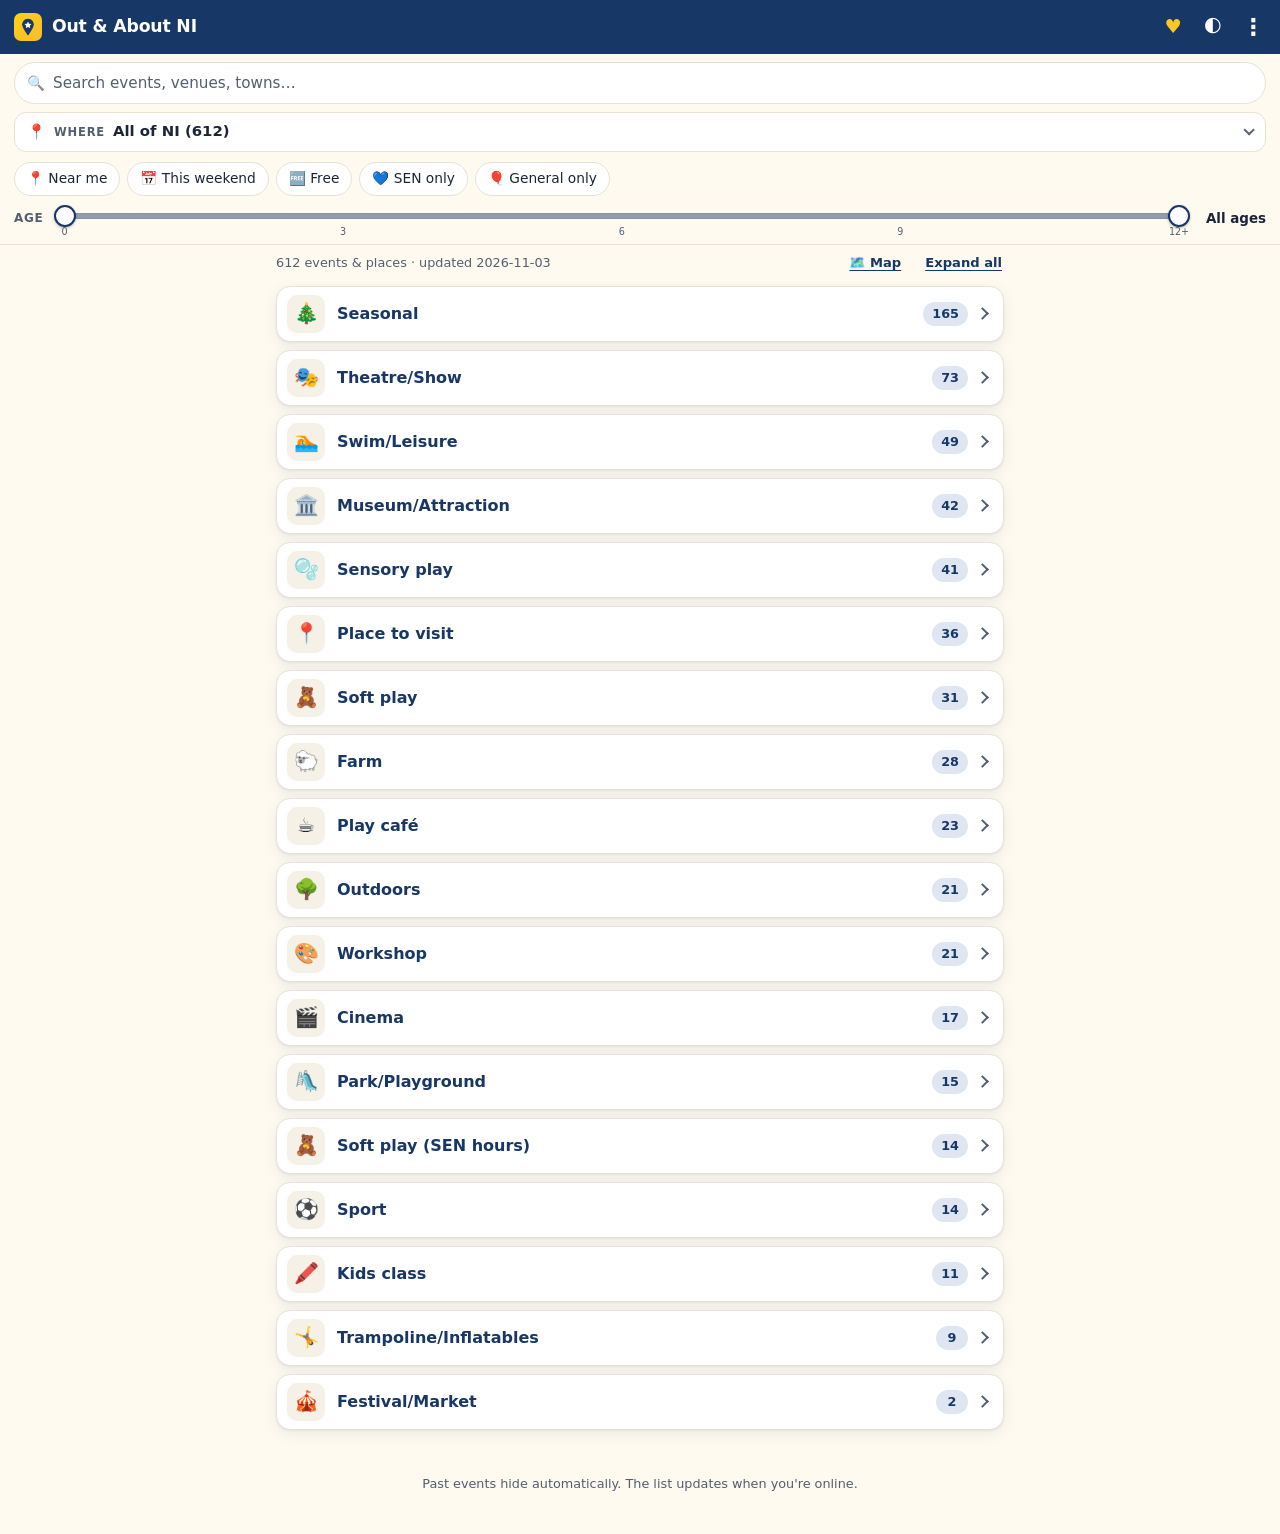
==== commit 2c5668d9: "v2.0.1: age-range slider (ageMin/ageMax, 79 events backfilled from stated ages); Christmas category " ====
--- a/docs/index.html
+++ b/docs/index.html
@@ -59,6 +59,17 @@
       <span class="radius-lbl">Within</span>
       <button class="rad" type="button" data-radius="5">5 mi</button><button class="rad" type="button" data-radius="10">10 mi</button><button class="rad" type="button" data-radius="25">25 mi</button><button class="rad" type="button" data-radius="50">50 mi</button><button class="rad" type="button" data-radius="0">Any</button>
     </div>
+    <div id="age-row" class="age-row" role="group" aria-label="Age range">
+      <span class="age-lbl" aria-hidden="true">Age</span>
+      <div class="age-slider">
+        <div class="age-track" aria-hidden="true"><div id="age-fill" class="age-fill"></div></div>
+        <input id="age-lo" class="age-input" type="range" min="0" max="12" step="1" value="0" aria-label="Youngest age">
+        <input id="age-hi" class="age-input" type="range" min="0" max="12" step="1" value="12" aria-label="Oldest age (12 means 12 and over)">
+        <div class="age-ticks" aria-hidden="true"><span>0</span><span>3</span><span>6</span><span>9</span><span>12+</span></div>
+      </div>
+      <span id="age-val" class="age-val" aria-live="polite">All ages</span>
+      <button id="age-reset" class="age-reset" type="button" aria-label="Show all ages" hidden>✕</button>
+    </div>
   </header>
 
   <div id="offline-banner" class="offline-banner" role="status" hidden></div>
--- a/docs/styles.css
+++ b/docs/styles.css
@@ -322,3 +322,40 @@
 .leaflet-container { font: inherit; }
 :root[data-theme="dark"] .leaflet-tile-pane { filter: invert(1) hue-rotate(180deg) brightness(.9) contrast(.9); }
 @media (prefers-color-scheme: dark) { :root:not([data-theme="light"]) .leaflet-tile-pane { filter: invert(1) hue-rotate(180deg) brightness(.9) contrast(.9); } }
+/* v1.9.3 booking + parking */
+.pill-book { background: #e3eaf6; color: #173766; font-weight: 700; }
+.pill-book-soon { background: #FDC722; color: #173766; }
+:root[data-theme="dark"] .pill-book { background: #213050; color: #dfe7f5; } :root[data-theme="dark"] .pill-book-soon { background: #FDC722; color: #173766; }
+@media (prefers-color-scheme: dark) { :root:not([data-theme="light"]) .pill-book { background: #213050; color: #dfe7f5; } :root:not([data-theme="light"]) .pill-book-soon { background: #FDC722; color: #173766; } }
+.meta.parking { font-size: .82rem; }
+
+/* v2.0.1 age range slider (dual handle: two range inputs over one track) */
+.age-row { display: flex; align-items: center; gap: 10px; padding: 0 14px 4px; }
+.age-lbl { flex: none; font-size: .75rem; font-weight: 700; color: var(--muted); text-transform: uppercase; letter-spacing: .06em; }
+.age-slider { position: relative; flex: 1; min-width: 0; height: 34px; }
+.age-track { position: absolute; left: 11px; right: 11px; top: 11px; height: 6px; border-radius: 3px; background: var(--surface-2); border: 1px solid var(--border); }
+.age-fill { position: absolute; top: -1px; bottom: -1px; left: 0; right: 0; border-radius: 3px; background: var(--primary); opacity: .45; }
+.age-row.active .age-fill { background: var(--accent); border: 1px solid var(--accent-border); opacity: 1; }
+.age-input { position: absolute; left: 0; right: 0; top: 0; width: 100%; height: 28px; margin: 0; background: transparent; pointer-events: none;
+  -webkit-appearance: none; appearance: none; outline: none; }
+.age-input::-webkit-slider-runnable-track { background: transparent; border: 0; height: 28px; }
+.age-input::-moz-range-track { background: transparent; border: 0; height: 28px; }
+.age-input::-webkit-slider-thumb { -webkit-appearance: none; appearance: none; pointer-events: auto; width: 22px; height: 22px; margin-top: 3px; border-radius: 50%;
+  background: var(--surface); border: 2px solid var(--primary); box-shadow: 0 1px 3px rgba(0,0,0,.25); cursor: pointer; }
+.age-input::-moz-range-thumb { pointer-events: auto; width: 18px; height: 18px; border-radius: 50%; background: var(--surface); border: 2px solid var(--primary); box-shadow: 0 1px 3px rgba(0,0,0,.25); cursor: pointer; }
+.age-row.active .age-input::-webkit-slider-thumb { border-color: var(--accent-border); background: var(--accent); }
+.age-row.active .age-input::-moz-range-thumb { border-color: var(--accent-border); background: var(--accent); }
+.age-input:focus-visible::-webkit-slider-thumb { outline: 3px solid var(--accent); outline-offset: 2px; }
+.age-ticks { position: absolute; left: 11px; right: 11px; bottom: -2px; height: 11px; font-size: .6rem; line-height: 1; color: var(--muted); }
+.age-ticks span { position: absolute; transform: translateX(-50%); }
+.age-ticks span:nth-child(1) { left: 0; } .age-ticks span:nth-child(2) { left: 25%; } .age-ticks span:nth-child(3) { left: 50%; }
+.age-ticks span:nth-child(4) { left: 75%; } .age-ticks span:nth-child(5) { left: 100%; }
+.age-val { flex: none; min-width: 66px; text-align: right; font-size: .84rem; font-weight: 700; color: var(--text); font-variant-numeric: tabular-nums; white-space: nowrap; }
+.age-row.active .age-val { color: var(--accent-ink); background: var(--accent); border-radius: 999px; padding: 3px 9px; min-width: 0; }
+.age-reset { flex: none; border: 0; background: var(--surface-2); color: var(--muted); width: 26px; height: 26px; border-radius: 50%; cursor: pointer; font-size: .75rem; margin-left: -4px; }
+.age-reset[hidden] { display: none; }
+.pill-age { background: var(--surface-2); color: var(--text); border: 1px solid var(--border); }
+@media (max-width: 340px) { .age-row { gap: 6px; } .age-val { min-width: 56px; font-size: .78rem; } .age-lbl { display: none; } }
+/* v2.0.1: section names wrap between words, not inside one (e.g. "Seasonal" on 320px phones) */
+.tsec-name { min-width: min-content; }
+@media (max-width: 340px) { .tsec-head { gap: 8px; } .tsec-new { font-size: .7rem; padding: 3px 6px; } }
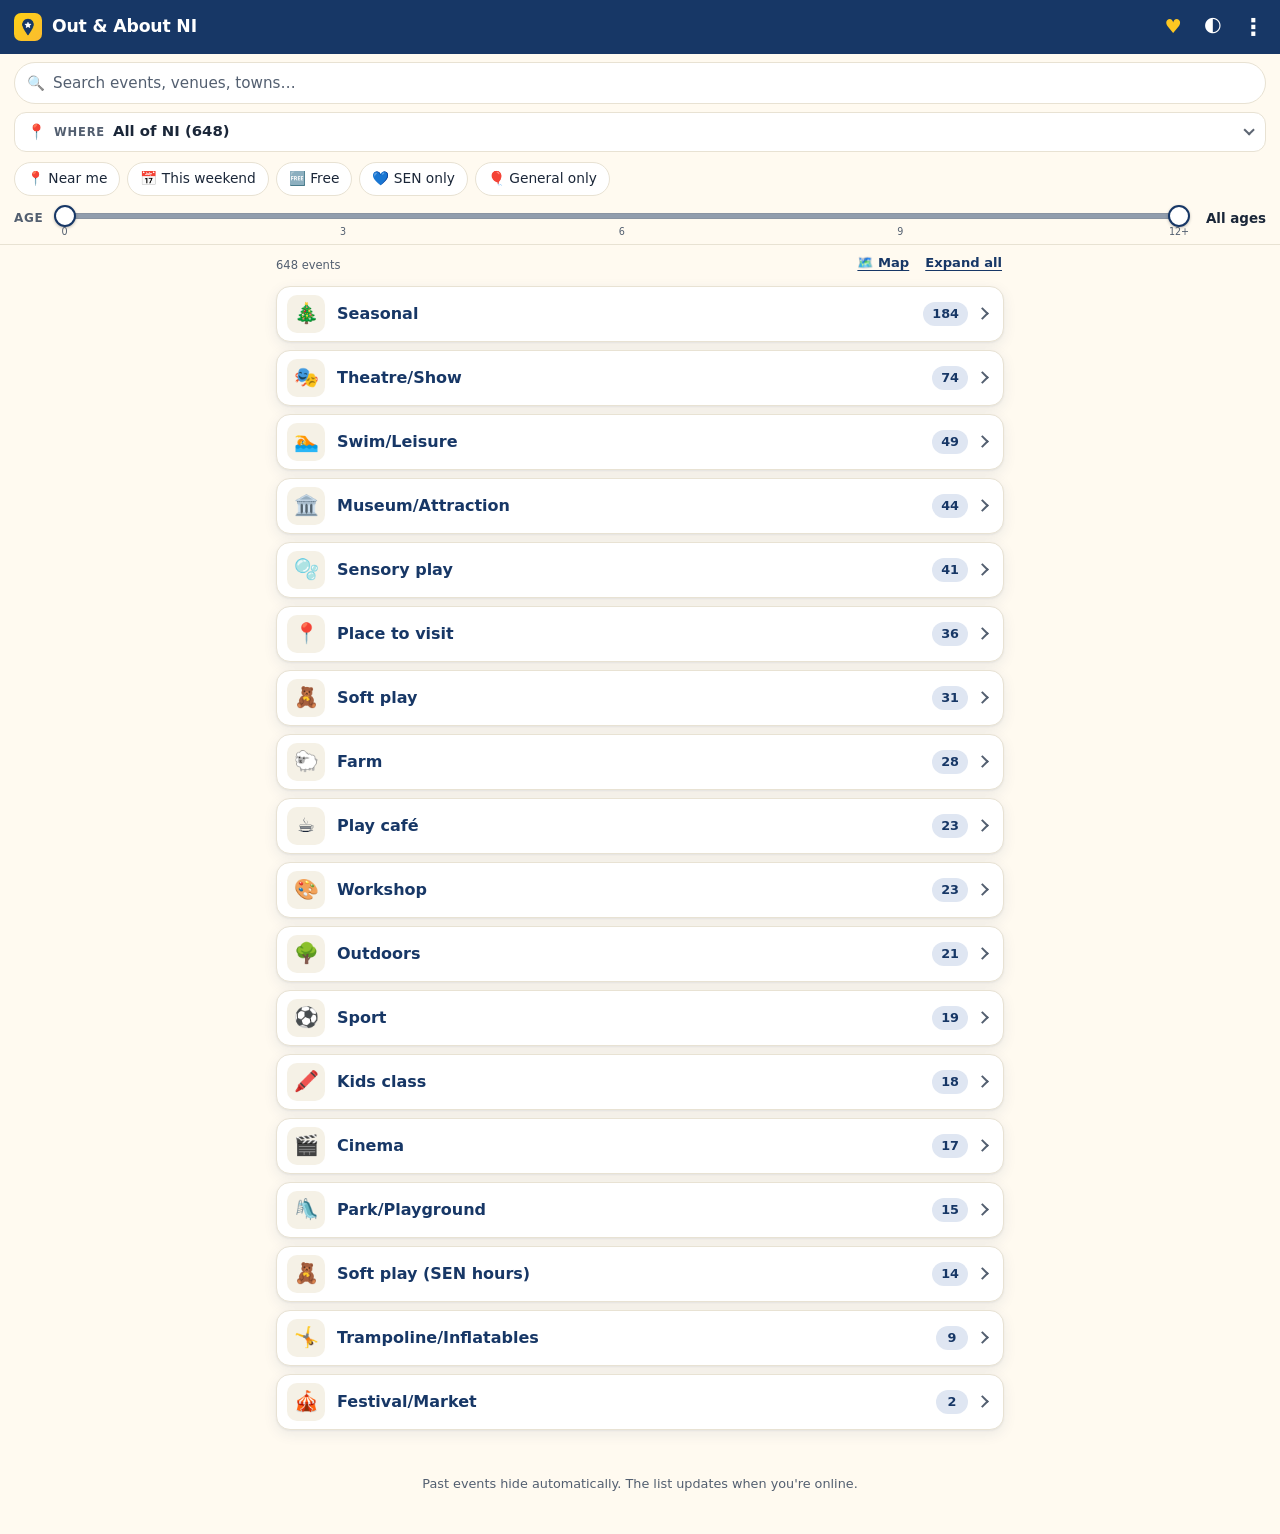
==== commit 8bd077a3: "Compact results row: '740/740' count in smaller font, 'Clear (n)', single line down to 320px; update" ====
--- a/docs/index.html
+++ b/docs/index.html
@@ -73,7 +73,7 @@
   </header>
 
   <div id="offline-banner" class="offline-banner" role="status" hidden></div>
-  <div class="status-row"><p id="status" class="status" role="status"></p><button id="clear-chip" class="expand-all clear-link" type="button" hidden>Clear filters</button><button id="view-toggle" class="expand-all view-toggle" type="button">🗺️ Map</button><button id="expand-all" class="expand-all" type="button" data-mode="expand" hidden>Expand all</button></div>
+  <div class="status-row"><p id="status" class="status" role="status"></p><button id="clear-chip" class="expand-all clear-link" type="button" hidden>Clear</button><button id="view-toggle" class="expand-all view-toggle" type="button">🗺️ Map</button><button id="expand-all" class="expand-all" type="button" data-mode="expand" hidden>Expand all</button></div>
   <main id="list" class="event-list" aria-live="polite">
     <div class="card skeleton"><div class="sk sk-t"></div><div class="sk"></div><div class="sk sk-s"></div></div>
     <div class="card skeleton"><div class="sk sk-t"></div><div class="sk"></div><div class="sk sk-s"></div></div>
--- a/docs/styles.css
+++ b/docs/styles.css
@@ -359,3 +359,14 @@
 /* v2.0.1: section names wrap between words, not inside one (e.g. "Seasonal" on 320px phones) */
 .tsec-name { min-width: min-content; }
 @media (max-width: 340px) { .tsec-head { gap: 8px; } .tsec-new { font-size: .7rem; padding: 3px 6px; } }
+
+/* Results row: one line down to 320px (compact "740/740" count, nowrap links) */
+.status-row { flex-wrap: nowrap; align-items: center; gap: 8px; }
+.status-row .status { flex: 1 1 auto; min-width: 0; font-size: .72rem; white-space: nowrap; overflow: hidden; text-overflow: ellipsis; font-variant-numeric: tabular-nums; }
+.status-row .expand-all { flex: none; white-space: nowrap; }
+.status-row .clear-link, .status-row .view-toggle { margin-right: 4px; }
+@media (max-width: 360px) {
+  .status-row { gap: 6px; padding-right: 12px; }
+  .status-row .status { margin-left: 12px; }
+  .status-row .expand-all { font-size: .78rem; }
+}
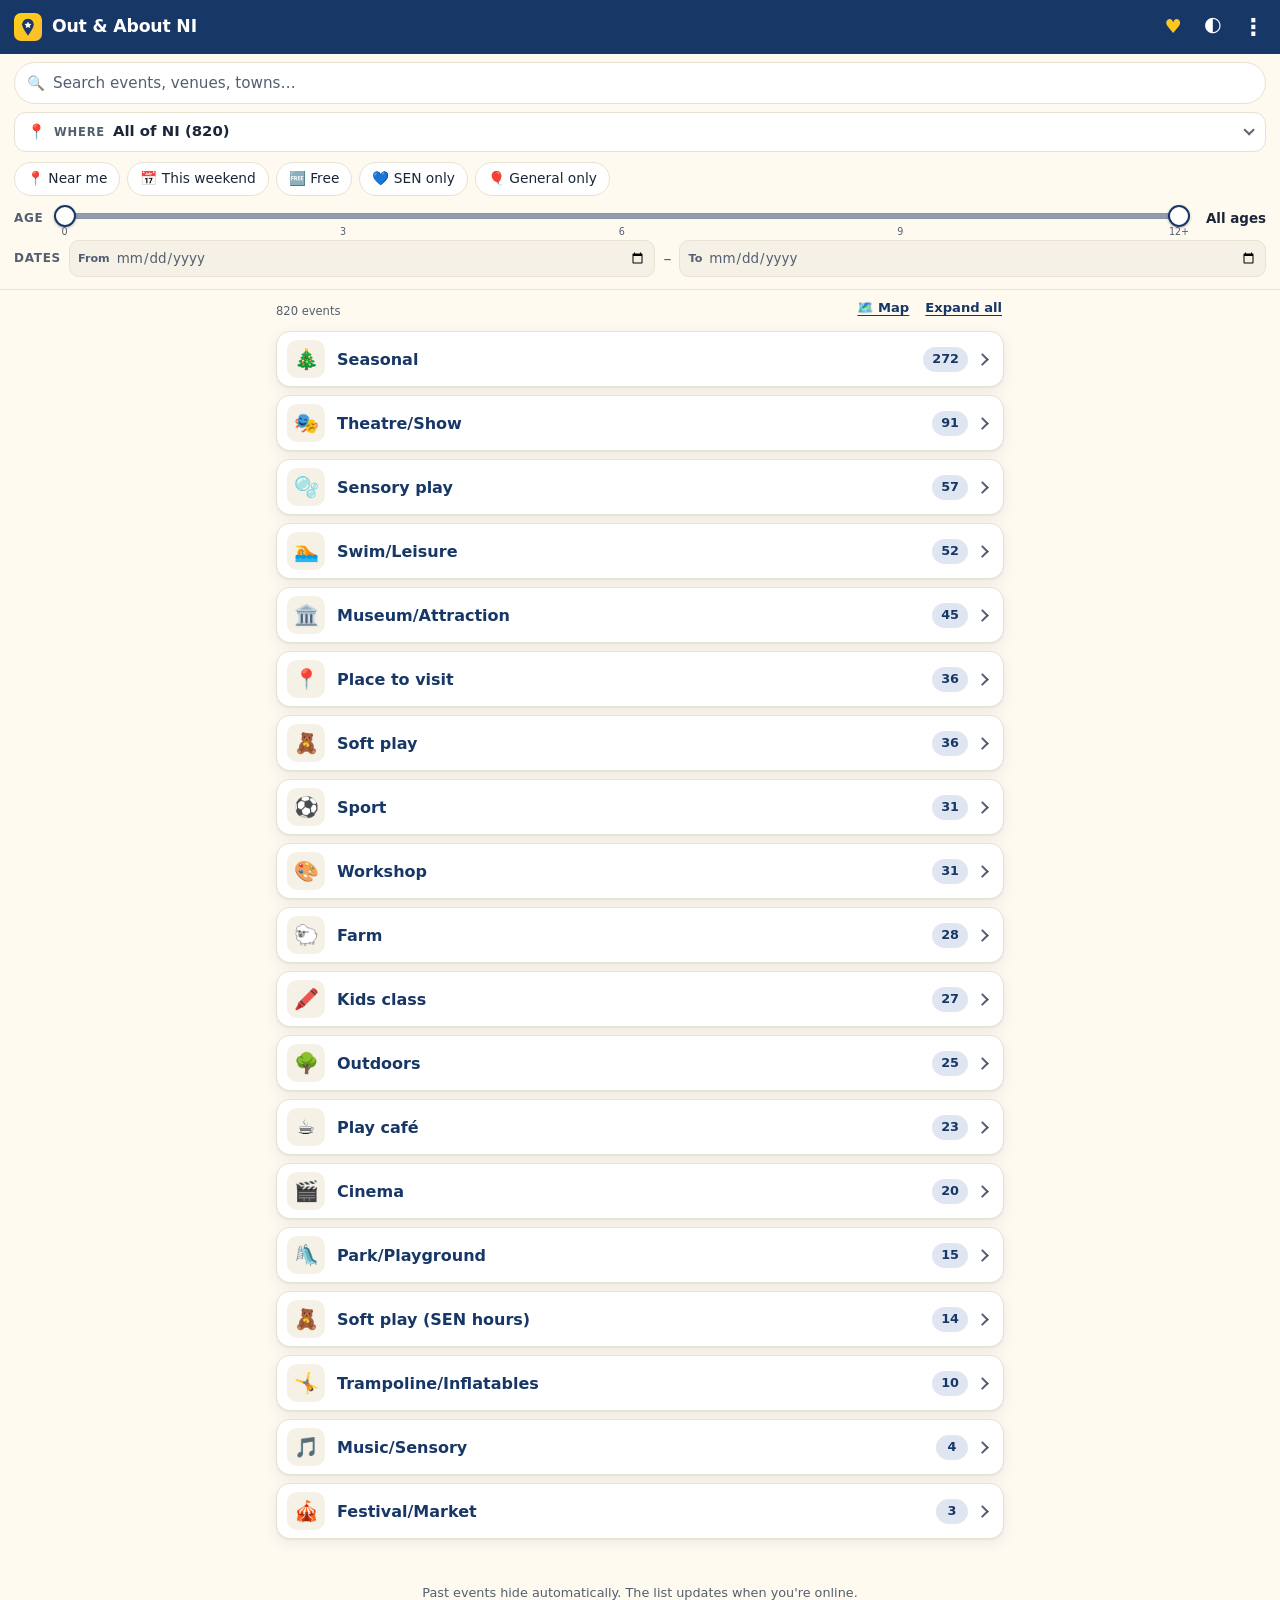
==== commit e1eca473: "v2.1.0: From/To date filter (overlap; undated/ongoing always shown; remembered), Parties section (🎂," ====
--- a/docs/index.html
+++ b/docs/index.html
@@ -70,6 +70,13 @@
       <span id="age-val" class="age-val" aria-live="polite">All ages</span>
       <button id="age-reset" class="age-reset" type="button" aria-label="Show all ages" hidden>✕</button>
     </div>
+    <div id="date-row" class="date-row" role="group" aria-label="Date range">
+      <span class="date-lbl" aria-hidden="true">Dates</span>
+      <label class="date-field"><span class="date-cap">From</span><input id="date-from" class="date-input" type="date" aria-label="From date"></label>
+      <span class="date-dash" aria-hidden="true">–</span>
+      <label class="date-field"><span class="date-cap">To</span><input id="date-to" class="date-input" type="date" aria-label="To date"></label>
+      <button id="date-reset" class="age-reset date-reset" type="button" aria-label="Clear dates" hidden>✕</button>
+    </div>
   </header>
 
   <div id="offline-banner" class="offline-banner" role="status" hidden></div>
--- a/docs/styles.css
+++ b/docs/styles.css
@@ -370,3 +370,19 @@
   .status-row .status { margin-left: 12px; }
   .status-row .expand-all { font-size: .78rem; }
 }
+
+/* v2.1.0 From / To date range */
+.date-row { display: flex; align-items: center; gap: 8px; padding: 0 14px 8px; }
+.date-lbl { flex: none; font-size: .75rem; font-weight: 700; color: var(--muted); text-transform: uppercase; letter-spacing: .06em; }
+.date-field { flex: 1 1 0; min-width: 0; display: flex; align-items: center; gap: 6px; background: var(--surface-2); border: 1px solid var(--border); border-radius: 10px; padding: 2px 8px; }
+.date-cap { flex: none; font-size: .7rem; font-weight: 700; color: var(--muted); }
+.date-input { flex: 1; min-width: 0; width: 100%; border: 0; background: transparent; color: var(--text); font: inherit; font-size: .84rem; padding: 5px 0; color-scheme: light dark; }
+.date-input:not(.set) { color: var(--muted); }
+.date-field:focus-within { border-color: var(--primary); box-shadow: 0 0 0 3px var(--accent-soft); }
+.date-row.active .date-field:has(.set) { background: var(--accent); border-color: var(--accent-border); }
+.date-row.active .date-field:has(.set) .date-input, .date-row.active .date-field:has(.set) .date-cap { color: var(--accent-ink); }
+.date-dash { flex: none; color: var(--muted); }
+@media (max-width: 430px) { .date-lbl { display: none; } .date-row { gap: 6px; } .date-field { padding: 2px 6px; gap: 4px; } }
+@media (max-width: 350px) { .date-cap { display: none; } .date-input { font-size: .8rem; } }
+.party-meta { font-size: .82rem; }
+.info-row .v a { color: var(--primary); font-weight: 600; }
